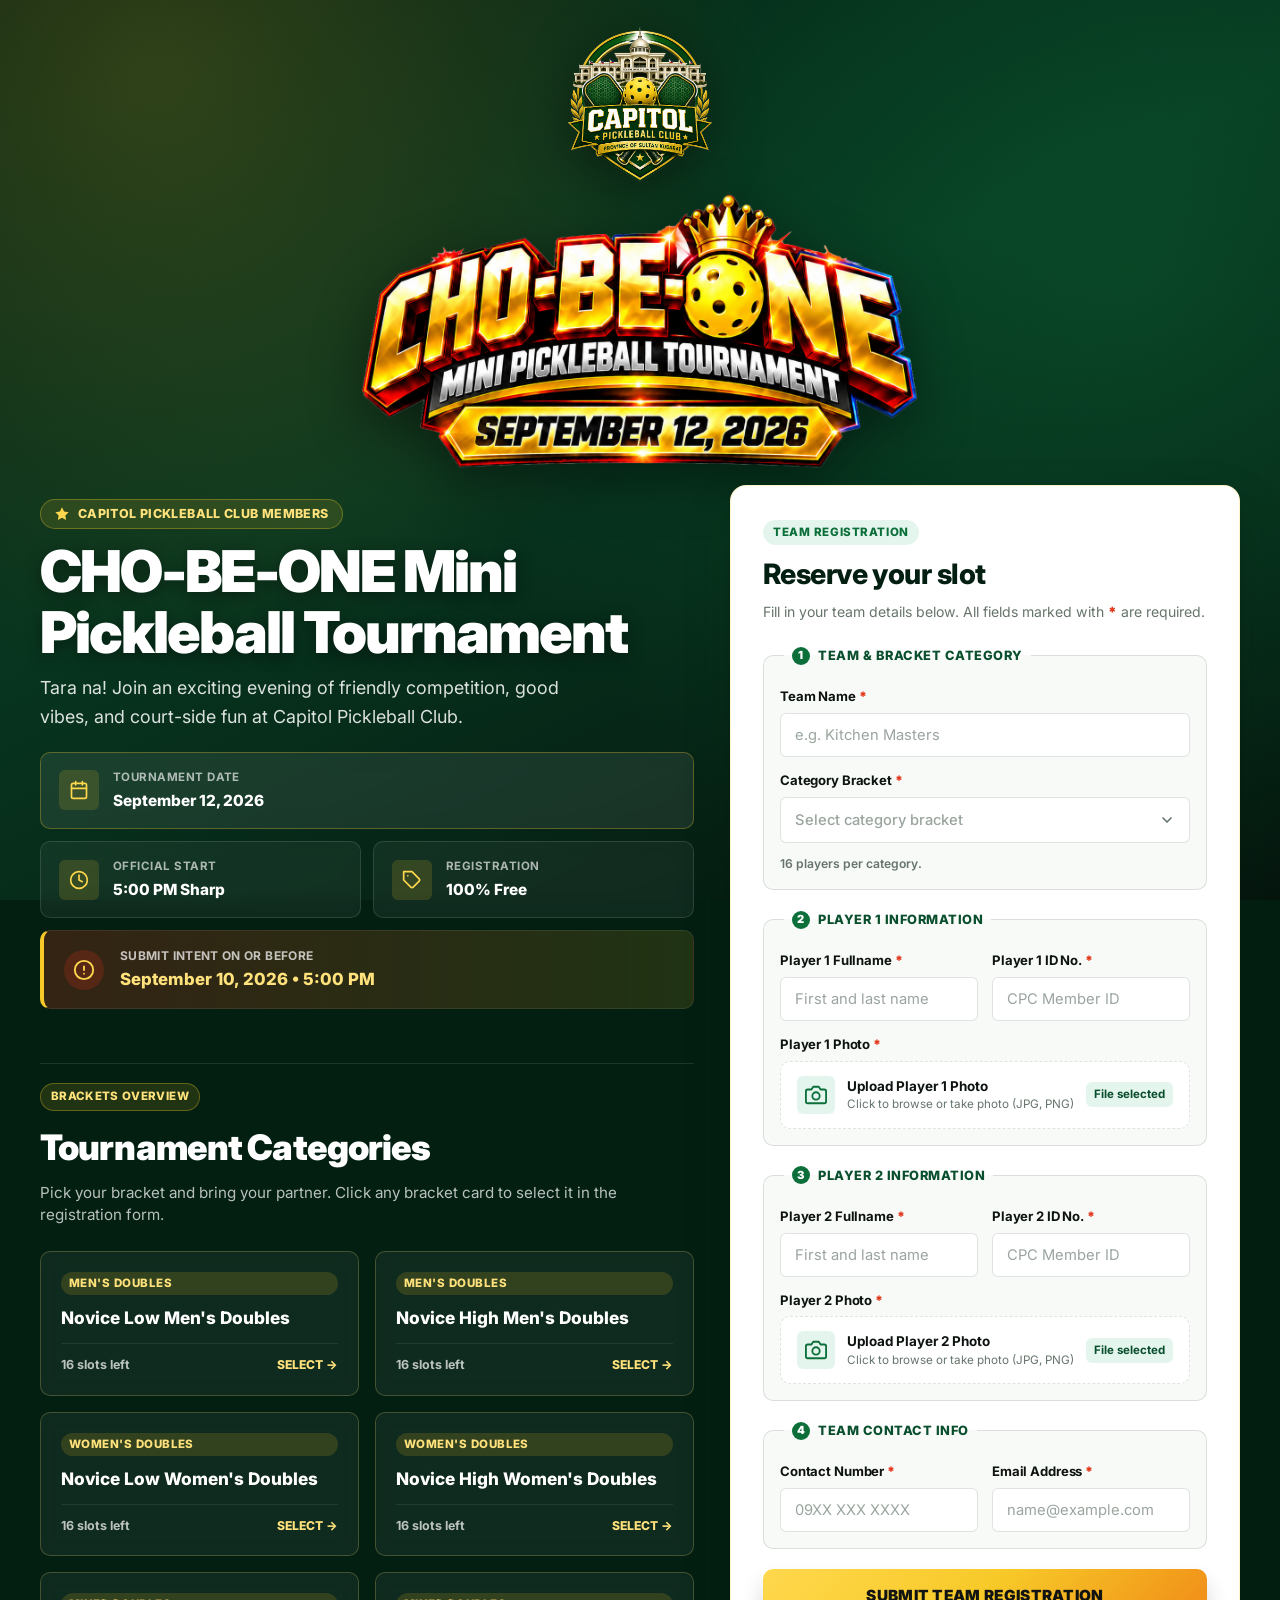
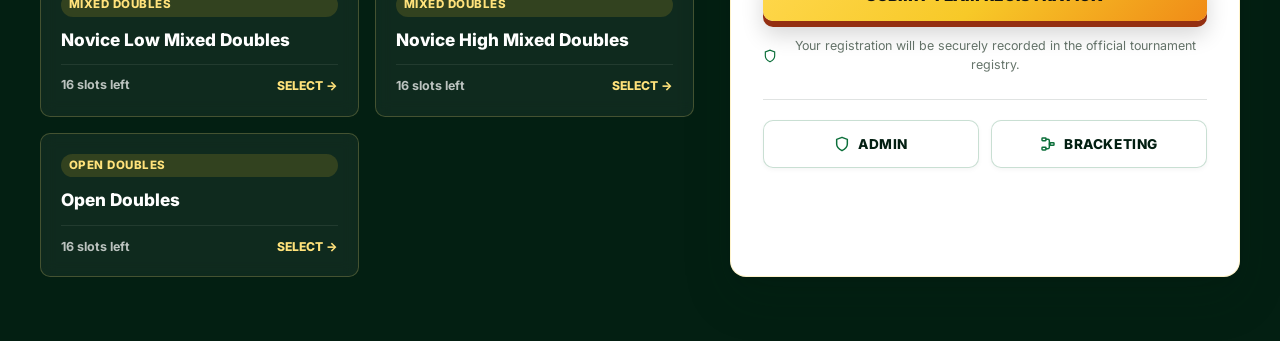
==== index.html @ 6adcd9c5 "Initial Upload" ====
<!DOCTYPE html>
<html lang="en">
<head>
  <meta charset="UTF-8">
  <meta name="viewport" content="width=device-width, initial-scale=1.0">
  <title>Cho-Be-One Mini Pickleball Tournament Registration</title>
  <meta name="description" content="Free registration for Capitol Pickleball Club members joining the Cho-Be-One Mini Pickleball Tournament on September 12, 2026.">
  <link rel="preconnect" href="https://fonts.googleapis.com">
  <link rel="preconnect" href="https://fonts.gstatic.com" crossorigin>
  <link href="https://fonts.googleapis.com/css2?family=Inter:wght@400;500;600;700;800;900&display=swap" rel="stylesheet">
  <link rel="stylesheet" href="styles.css">
</head>
<body>
  <!-- Global Centralized Floating Toast Notification Container -->
  <div id="toastContainer" class="toast-container" aria-live="polite" aria-atomic="true"></div>

  <main class="page-shell">
    <!-- Header / Brand Section -->
    <header class="site-header">
      <div class="brand-lockup">
        <img src="assets/cpc-logo.png" alt="Capitol Pickleball Club logo" class="club-logo">
        <img src="assets/chobeone-logo.png" alt="Cho-Be-One Mini Pickleball Tournament logo" class="event-logo">
      </div>
    </header>

    <!-- Main Hero & Registration Section -->
    <section class="hero-section" aria-label="Tournament registration">
      <div class="hero-grid">
        <!-- Left Column: Tournament Overview -->
        <div class="hero-copy">
          <div class="badge-pill">
            <svg class="badge-icon" viewBox="0 0 24 24" fill="currentColor" width="16" height="16" aria-hidden="true">
              <path d="M12 2l3.09 6.26L22 9.27l-5 4.87 1.18 6.88L12 17.77l-6.18 3.25L7 14.14 2 9.27l6.91-1.01L12 2z"/>
            </svg>
            <span>Capitol Pickleball Club Members</span>
          </div>

          <h1 class="hero-title">CHO-BE-ONE Mini Pickleball Tournament</h1>
          
          <p class="lead">Tara na! Join an exciting evening of friendly competition, good vibes, and court-side fun at Capitol Pickleball Club.</p>

          <div class="event-strip" aria-label="Event details">
            <div class="event-strip-item featured">
              <div class="strip-icon-box">
                <svg viewBox="0 0 24 24" fill="none" stroke="currentColor" stroke-width="2" stroke-linecap="round" stroke-linejoin="round" width="20" height="20" aria-hidden="true">
                  <rect x="3" y="4" width="18" height="18" rx="2" ry="2"></rect>
                  <line x1="16" y1="2" x2="16" y2="6"></line>
                  <line x1="8" y1="2" x2="8" y2="6"></line>
                  <line x1="3" y1="10" x2="21" y2="10"></line>
                </svg>
              </div>
              <div>
                <span class="strip-label">Tournament Date</span>
                <strong class="strip-value">September 12, 2026</strong>
              </div>
            </div>

            <div class="event-strip-item">
              <div class="strip-icon-box">
                <svg viewBox="0 0 24 24" fill="none" stroke="currentColor" stroke-width="2" stroke-linecap="round" stroke-linejoin="round" width="20" height="20" aria-hidden="true">
                  <circle cx="12" cy="12" r="10"></circle>
                  <polyline points="12 6 12 12 16 14"></polyline>
                </svg>
              </div>
              <div>
                <span class="strip-label">Official Start</span>
                <strong class="strip-value">5:00 PM Sharp</strong>
              </div>
            </div>

            <div class="event-strip-item">
              <div class="strip-icon-box">
                <svg viewBox="0 0 24 24" fill="none" stroke="currentColor" stroke-width="2" stroke-linecap="round" stroke-linejoin="round" width="20" height="20" aria-hidden="true">
                  <path d="M20.59 13.41l-7.17 7.17a2 2 0 0 1-2.83 0L2 12V2h10l8.59 8.59a2 2 0 0 1 0 2.82z"></path>
                  <line x1="7" y1="7" x2="7.01" y2="7"></line>
                </svg>
              </div>
              <div>
                <span class="strip-label">Registration</span>
                <strong class="strip-value">100% Free</strong>
              </div>
            </div>
          </div>

          <div class="deadline-box">
            <div class="deadline-icon-wrap">
              <svg viewBox="0 0 24 24" fill="none" stroke="currentColor" stroke-width="2" stroke-linecap="round" stroke-linejoin="round" width="22" height="22" aria-hidden="true">
                <circle cx="12" cy="12" r="10"></circle>
                <line x1="12" y1="8" x2="12" y2="12"></line>
                <line x1="12" y1="16" x2="12.01" y2="16"></line>
              </svg>
            </div>
            <div>
              <span class="deadline-label">Submit intent on or before</span>
              <strong class="deadline-value">September 10, 2026 &bull; 5:00 PM</strong>
            </div>
          </div>

        </div>

        <!-- Right Column: Registration Form Panel -->
        <form id="registrationForm" class="registration-panel" novalidate>
          <div class="form-header">
            <div class="form-header-badge">Team Registration</div>
            <h2>Reserve your slot</h2>
            <p>Fill in your team details below. All fields marked with <b class="required-star">*</b> are required.</p>
          </div>

          <div id="statusMessage" class="status-message" role="status" aria-live="polite" hidden></div>

          <div class="form-sections-wrapper">
            <!-- Form Section 1: Team & Bracket -->
            <fieldset class="form-section">
              <legend class="section-legend">
                <span class="legend-num">1</span> Team &amp; Bracket Category
              </legend>

              <div class="form-grid">
                <label class="field full">
                  <span class="field-label">Team Name <b class="required-star">*</b></span>
                  <div class="input-wrapper">
                    <input type="text" name="teamName" autocomplete="organization" placeholder="e.g. Kitchen Masters" required>
                  </div>
                </label>

                <div class="field full">
                  <label for="categorySelect" class="field-label">Category Bracket <b class="required-star">*</b></label>
                  
                  <!-- Native Select (Accessible & Form-Connected) -->
                  <select name="category" id="categorySelect" class="native-select visually-hidden" required tabindex="-1" aria-hidden="true">
                    <option value="">Select category</option>
                    <option>Novice Low Men's Doubles</option>
                    <option>Novice High Men's Doubles</option>
                    <option>Novice Low Women's Doubles</option>
                    <option>Novice High Women's Doubles</option>
                    <option>Novice Low Mixed Doubles</option>
                    <option>Novice High Mixed Doubles</option>
                    <option>Open Doubles</option>
                  </select>

                  <!-- Custom Smooth Dropdown UI -->
                  <div class="custom-dropdown" id="customDropdown" role="combobox" aria-expanded="false" aria-haspopup="listbox" aria-label="Select tournament category" tabindex="0">
                    <div class="dropdown-trigger" id="dropdownTrigger">
                      <span class="dropdown-selected-text" id="dropdownSelectedText">Select category bracket</span>
                      <span class="dropdown-arrow" aria-hidden="true">
                        <svg viewBox="0 0 24 24" fill="none" stroke="currentColor" stroke-width="2.5" stroke-linecap="round" stroke-linejoin="round" width="16" height="16">
                          <polyline points="6 9 12 15 18 9"></polyline>
                        </svg>
                      </span>
                    </div>

                    <ul class="dropdown-menu" id="dropdownMenu" role="listbox">
                      <!-- Dropdown options populated dynamically via JavaScript for smooth animation & live slots -->
                    </ul>
                  </div>

                  <div class="category-meta-row">
                    <small id="categoryAvailability" class="field-hint">
                      <span class="skeleton skeleton-text" style="width: 140px;"></span>
                    </small>
                  </div>
                </div>
              </div>
            </fieldset>

            <!-- Form Section 2: Player 1 (Partner A) -->
            <fieldset class="form-section">
              <legend class="section-legend">
                <span class="legend-num">2</span> Player 1 Information
              </legend>

              <div class="form-grid">
                <label class="field">
                  <span class="field-label">Player 1 Fullname <b class="required-star">*</b></span>
                  <div class="input-wrapper">
                    <input type="text" name="playerOne" autocomplete="name" placeholder="First and last name" required>
                  </div>
                </label>

                <label class="field">
                  <span class="field-label">Player 1 ID No. <b class="required-star">*</b></span>
                  <div class="input-wrapper">
                    <input type="text" name="playerOneId" autocomplete="off" placeholder="CPC Member ID" required>
                  </div>
                </label>

                <div class="field full">
                  <span class="field-label">Player 1 Photo <b class="required-star">*</b></span>
                  <label class="custom-file-dropzone" for="playerOnePhotoInput" id="dropzonePlayerOne">
                    <input type="file" name="playerOnePhoto" id="playerOnePhotoInput" accept="image/*" class="visually-hidden-file" required>
                    <div class="dropzone-content">
                      <div class="dropzone-icon">
                        <svg viewBox="0 0 24 24" fill="none" stroke="currentColor" stroke-width="2" stroke-linecap="round" stroke-linejoin="round" width="22" height="22" aria-hidden="true">
                          <path d="M23 19a2 2 0 0 1-2 2H3a2 2 0 0 1-2-2V8a2 2 0 0 1 2-2h4l2-3h6l2 3h4a2 2 0 0 1 2 2z"></path>
                          <circle cx="12" cy="13" r="4"></circle>
                        </svg>
                      </div>
                      <div class="dropzone-text">
                        <span class="dropzone-prompt">Upload Player 1 Photo</span>
                        <span class="dropzone-sub">Click to browse or take photo (JPG, PNG)</span>
                      </div>
                      <span class="file-chosen-tag" id="tagPlayerOne" hidden>File selected</span>
                    </div>
                  </label>
                </div>
              </div>
            </fieldset>

            <!-- Form Section 3: Player 2 (Partner B) -->
            <fieldset class="form-section">
              <legend class="section-legend">
                <span class="legend-num">3</span> Player 2 Information
              </legend>

              <div class="form-grid">
                <label class="field">
                  <span class="field-label">Player 2 Fullname <b class="required-star">*</b></span>
                  <div class="input-wrapper">
                    <input type="text" name="playerTwo" autocomplete="name" placeholder="First and last name" required>
                  </div>
                </label>

                <label class="field">
                  <span class="field-label">Player 2 ID No. <b class="required-star">*</b></span>
                  <div class="input-wrapper">
                    <input type="text" name="playerTwoId" autocomplete="off" placeholder="CPC Member ID" required>
                  </div>
                </label>

                <div class="field full">
                  <span class="field-label">Player 2 Photo <b class="required-star">*</b></span>
                  <label class="custom-file-dropzone" for="playerTwoPhotoInput" id="dropzonePlayerTwo">
                    <input type="file" name="playerTwoPhoto" id="playerTwoPhotoInput" accept="image/*" class="visually-hidden-file" required>
                    <div class="dropzone-content">
                      <div class="dropzone-icon">
                        <svg viewBox="0 0 24 24" fill="none" stroke="currentColor" stroke-width="2" stroke-linecap="round" stroke-linejoin="round" width="22" height="22" aria-hidden="true">
                          <path d="M23 19a2 2 0 0 1-2 2H3a2 2 0 0 1-2-2V8a2 2 0 0 1 2-2h4l2-3h6l2 3h4a2 2 0 0 1 2 2z"></path>
                          <circle cx="12" cy="13" r="4"></circle>
                        </svg>
                      </div>
                      <div class="dropzone-text">
                        <span class="dropzone-prompt">Upload Player 2 Photo</span>
                        <span class="dropzone-sub">Click to browse or take photo (JPG, PNG)</span>
                      </div>
                      <span class="file-chosen-tag" id="tagPlayerTwo" hidden>File selected</span>
                    </div>
                  </label>
                </div>
              </div>
            </fieldset>

            <!-- Form Section 4: Contact & Verification -->
            <fieldset class="form-section">
              <legend class="section-legend">
                <span class="legend-num">4</span> Team Contact Info
              </legend>

              <div class="form-grid">
                <label class="field">
                  <span class="field-label">Contact Number <b class="required-star">*</b></span>
                  <div class="input-wrapper">
                    <input type="tel" name="contactNumber" inputmode="tel" placeholder="09XX XXX XXXX" required>
                  </div>
                </label>

                <label class="field">
                  <span class="field-label">Email Address <b class="required-star">*</b></span>
                  <div class="input-wrapper">
                    <input type="email" name="email" autocomplete="email" placeholder="name@example.com" required>
                  </div>
                </label>
              </div>
            </fieldset>
          </div>

          <!-- Submit Button -->
          <button type="submit" class="primary-button" id="submitBtn">
            <span class="button-text">Submit Team Registration</span>
            <span class="button-loader" aria-hidden="true"></span>
          </button>

          <p class="privacy-note">
            <svg viewBox="0 0 24 24" fill="none" stroke="currentColor" stroke-width="2" width="14" height="14" aria-hidden="true">
              <path d="M12 22s8-4 8-10V5l-8-3-8 3v7c0 6 8 10 8 10z"></path>
            </svg>
            Your registration will be securely recorded in the official tournament registry.
          </p>

          <div class="placeholder-actions" aria-label="Tournament management actions">
            <button type="button" class="secondary-action-button" id="adminPortalBtn">
              <svg class="action-btn-icon" viewBox="0 0 24 24" fill="none" stroke="currentColor" stroke-width="2.2" stroke-linecap="round" stroke-linejoin="round" width="16" height="16" aria-hidden="true">
                <path d="M12 22s8-4 8-10V5l-8-3-8 3v7c0 6 8 10 8 10z"></path>
              </svg>
              <span>Admin</span>
            </button>
            <button type="button" class="secondary-action-button" id="bracketingPortalBtn">
              <svg class="action-btn-icon" viewBox="0 0 24 24" fill="none" stroke="currentColor" stroke-width="2.2" stroke-linecap="round" stroke-linejoin="round" width="16" height="16" aria-hidden="true">
                <rect x="3" y="3" width="6" height="4" rx="1"></rect>
                <rect x="3" y="17" width="6" height="4" rx="1"></rect>
                <rect x="15" y="10" width="6" height="4" rx="1"></rect>
                <path d="M9 5h3a2 2 0 0 1 2 2v10a2 2 0 0 1-2 2H9"></path>
                <line x1="14" y1="12" x2="15" y2="12"></line>
              </svg>
              <span>Bracketing</span>
            </button>
          </div>
        </form>

        <!-- Categories / Brackets Section -->
        <section class="categories-section" aria-label="Tournament categories">
          <div class="section-header-row">
            <div class="section-heading">
              <div class="badge-pill sm">Brackets Overview</div>
              <h2>Tournament Categories</h2>
              <p class="section-sub">Pick your bracket and bring your partner. Click any bracket card to select it in the registration form.</p>
            </div>
          </div>

          <div class="category-grid" id="categoryGrid">
            <!-- Skeleton loading placeholder cards initially displayed until API responds -->
            <div class="bracket-card skeleton-card">
              <div class="skeleton skeleton-badge"></div>
              <div class="skeleton skeleton-title"></div>
              <div class="skeleton skeleton-subtitle"></div>
            </div>
            <div class="bracket-card skeleton-card">
              <div class="skeleton skeleton-badge"></div>
              <div class="skeleton skeleton-title"></div>
              <div class="skeleton skeleton-subtitle"></div>
            </div>
            <div class="bracket-card skeleton-card">
              <div class="skeleton skeleton-badge"></div>
              <div class="skeleton skeleton-title"></div>
              <div class="skeleton skeleton-subtitle"></div>
            </div>
            <div class="bracket-card skeleton-card">
              <div class="skeleton skeleton-badge"></div>
              <div class="skeleton skeleton-title"></div>
              <div class="skeleton skeleton-subtitle"></div>
            </div>
            <div class="bracket-card skeleton-card">
              <div class="skeleton skeleton-badge"></div>
              <div class="skeleton skeleton-title"></div>
              <div class="skeleton skeleton-subtitle"></div>
            </div>
            <div class="bracket-card skeleton-card">
              <div class="skeleton skeleton-badge"></div>
              <div class="skeleton skeleton-title"></div>
              <div class="skeleton skeleton-subtitle"></div>
            </div>
            <div class="bracket-card skeleton-card">
              <div class="skeleton skeleton-badge"></div>
              <div class="skeleton skeleton-title"></div>
              <div class="skeleton skeleton-subtitle"></div>
            </div>
          </div>
        </section>
      </div>
    </section>

  </main>

  <!-- Success Confirmation Modal -->
  <div id="successModal" class="modal-backdrop" aria-hidden="true">
    <div class="success-modal" role="dialog" aria-modal="true" aria-labelledby="successModalTitle">
      <button type="button" class="modal-close" id="closeSuccessModal" aria-label="Close modal">
        <svg viewBox="0 0 24 24" fill="none" stroke="currentColor" stroke-width="2.5" stroke-linecap="round" stroke-linejoin="round" width="18" height="18">
          <line x1="18" y1="6" x2="6" y2="18"></line>
          <line x1="6" y1="6" x2="18" y2="18"></line>
        </svg>
      </button>

      <div class="modal-badge-wrapper">
        <div class="modal-badge">
          <svg viewBox="0 0 24 24" fill="none" stroke="currentColor" stroke-width="3" stroke-linecap="round" stroke-linejoin="round" width="36" height="36" aria-hidden="true">
            <polyline points="20 6 9 17 4 12"></polyline>
          </svg>
        </div>
      </div>

      <p class="modal-eyebrow">Registration Confirmed</p>
      <h2 id="successModalTitle">You're on the Roster!</h2>
      <p class="modal-desc">Your team registration has been recorded successfully. Check your email for tournament updates and bracket schedule. See you on the court!</p>

      <div class="modal-button-group">
        <button type="button" class="primary-button modal-action" id="confirmSuccessModal">
          <span class="button-text">Done</span>
          <span class="button-loader" aria-hidden="true"></span>
        </button>
      </div>
    </div>
  </div>

  <script src="script.js"></script>
</body>
</html>
---- styles.css ----
/* ==========================================================================
   Cho-Be-One Mini Pickleball Tournament - Design System & Stylesheet
   Typography: Inter (Clean, Modern, Athletic)
   Theme: Forest Emerald & Championship Gold with High Contrast Accents
   ========================================================================== */

:root {
  /* Brand Palette */
  --green-950: #031f12;
  --green-900: #07351f;
  --green-800: #0a4f2d;
  --green-700: #0c6f3a;
  --green-600: #108e4c;
  --green-100: #e3f5ec;
  --green-50:  #f0faf4;

  --gold-500: #f7c928;
  --gold-400: #ffd84d;
  --gold-300: #ffe27b;
  --gold-100: #fff9e6;

  --red-600: #c92a10;
  --red-500: #e23519;
  --red-100: #ffe8e4;

  --ink: #0d130f;
  --ink-secondary: #3d4a41;
  --muted: #66756b;
  --surface: #ffffff;
  --surface-subtle: #f8faf8;
  --line: rgba(3, 31, 18, 0.12);
  --line-focus: #0c6f3a;

  /* Shadows & Elevation */
  --shadow-sm: 0 2px 6px rgba(0, 0, 0, 0.05);
  --shadow-md: 0 8px 24px rgba(3, 31, 18, 0.08);
  --shadow-lg: 0 20px 48px rgba(3, 31, 18, 0.18), 0 6px 14px rgba(0, 0, 0, 0.08);
  --shadow-dropdown: 0 16px 40px rgba(3, 31, 18, 0.18), 0 4px 12px rgba(0, 0, 0, 0.06);

  /* Radii */
  --radius-sm: 6px;
  --radius-md: 10px;
  --radius-lg: 16px;
  --radius-full: 9999px;

  /* Physics / Inertial Transitions */
  --ease-spring: cubic-bezier(0.16, 1, 0.3, 1);
  --ease-smooth: cubic-bezier(0.2, 0.8, 0.2, 1);
  --duration-fast: 160ms;
  --duration-normal: 260ms;
  --duration-slow: 380ms;
}

/* Base Reset & Box Sizing */
*, *::before, *::after {
  box-sizing: border-box;
}

html {
  font-family: "Inter", -apple-system, BlinkMacSystemFont, "Segoe UI", Roboto, sans-serif;
  -webkit-font-smoothing: antialiased;
  -moz-osx-font-smoothing: grayscale;
  scroll-behavior: smooth;
  color: var(--ink);
  background: var(--green-950);
}

body {
  margin: 0;
  min-height: 100vh;
  color: var(--ink);
  font-family: "Inter", sans-serif;
  line-height: 1.5;
  background:
    radial-gradient(circle at 12% 8%, rgba(247, 201, 40, 0.18), transparent 38rem),
    radial-gradient(circle at 88% 30%, rgba(12, 111, 58, 0.35), transparent 42rem),
    linear-gradient(155deg, var(--green-950) 0%, var(--green-900) 45%, #05140d 100%);
  background-attachment: fixed;
  overflow-x: hidden;
}

img {
  max-width: 100%;
  height: auto;
  display: block;
}

button, input, select, textarea {
  font-family: inherit;
  font-size: 1rem;
}

/* Visually Hidden Utility for Accessible Native Controls */
.visually-hidden,
.visually-hidden-file {
  position: absolute !important;
  width: 1px !important;
  height: 1px !important;
  padding: 0 !important;
  margin: -1px !important;
  overflow: hidden !important;
  clip: rect(0, 0, 0, 0) !important;
  white-space: nowrap !important;
  border: 0 !important;
}

/* ==========================================================================
   Global Centralized Floating Toast Notifications
   ========================================================================== */
.toast-container {
  position: fixed;
  top: 24px;
  left: 50%;
  transform: translateX(-50%);
  z-index: 9999;
  width: min(92vw, 440px);
  pointer-events: none;
  display: flex;
  flex-direction: column;
  gap: 10px;
}

.toast {
  pointer-events: auto;
  display: flex;
  align-items: center;
  justify-content: space-between;
  gap: 12px;
  padding: 14px 18px;
  border-radius: var(--radius-md);
  background: rgba(13, 19, 15, 0.94);
  backdrop-filter: blur(14px);
  -webkit-backdrop-filter: blur(14px);
  color: #ffffff;
  box-shadow: 0 14px 36px rgba(0, 0, 0, 0.4), 0 0 0 1px rgba(255, 255, 255, 0.1);
  opacity: 0;
  transform: translateY(-24px) scale(0.94);
  transition: transform var(--duration-slow) var(--ease-spring), opacity var(--duration-normal) ease;
}

.toast.show {
  opacity: 1;
  transform: translateY(0) scale(1);
}

.toast.hide {
  opacity: 0;
  transform: translateY(-16px) scale(0.96);
  transition: transform 200ms ease, opacity 200ms ease;
}

.toast-body {
  display: flex;
  align-items: center;
  gap: 12px;
  min-width: 0;
  flex: 1;
}

.toast-icon {
  display: inline-flex;
  align-items: center;
  justify-content: center;
  flex-shrink: 0;
  width: 28px;
  height: 28px;
  border-radius: var(--radius-full);
}

.toast-message {
  font-size: 0.88rem;
  font-weight: 600;
  line-height: 1.4;
  word-break: break-word;
}

.toast-close {
  background: transparent;
  border: none;
  color: rgba(255, 255, 255, 0.6);
  cursor: pointer;
  padding: 4px;
  display: flex;
  align-items: center;
  justify-content: center;
  border-radius: var(--radius-sm);
  transition: color var(--duration-fast), background var(--duration-fast);
}

.toast-close:hover {
  color: #fff;
  background: rgba(255, 255, 255, 0.1);
}

/* Toast Variants */
.toast.toast-success {
  border-left: 4px solid var(--gold-500);
}
.toast.toast-success .toast-icon {
  background: rgba(12, 111, 58, 0.35);
  color: var(--gold-400);
}

.toast.toast-error {
  border-left: 4px solid var(--red-500);
}
.toast.toast-error .toast-icon {
  background: rgba(226, 53, 25, 0.25);
  color: #ff7563;
}

.toast.toast-info {
  border-left: 4px solid var(--gold-400);
}
.toast.toast-info .toast-icon {
  background: rgba(247, 201, 40, 0.2);
  color: var(--gold-300);
}

/* ==========================================================================
   Layout Shell & Header
   ========================================================================== */
.page-shell {
  width: min(1200px, calc(100% - clamp(24px, 5vw, 64px)));
  margin: 0 auto;
  padding: 24px 0 64px;
}

.site-header {
  margin-bottom: 14px;
}

.brand-lockup {
  display: flex;
  flex-direction: column;
  align-items: center;
  justify-content: center;
  gap: 8px;
  text-align: center;
}

.club-logo {
  width: clamp(115px, 14vw, 160px);
  height: auto;
  filter: drop-shadow(0 12px 28px rgba(0, 0, 0, 0.48));
  transition: transform var(--duration-normal) var(--ease-spring);
}

.club-logo:hover {
  transform: scale(1.04);
}

.event-logo {
  width: min(560px, 88vw);
  height: auto;
  filter: drop-shadow(0 14px 28px rgba(0, 0, 0, 0.45));
}

/* ==========================================================================
   Hero Section Grid
   ========================================================================== */
.hero-section {
  display: flex;
  flex-direction: column;
  gap: 24px;
}

.hero-grid {
  display: grid;
  grid-template-columns: minmax(0, 1.05fr) minmax(440px, 510px);
  gap: clamp(20px, 3.5vw, 36px);
  align-items: start;
}

.registration-panel {
  grid-column: 2;
  grid-row: 1 / span 2;
  align-self: stretch;
}

.categories-section {
  grid-column: 1;
  grid-row: 2;
  align-self: stretch;
}

/* Left Hero Copy */
.hero-copy {
  color: #ffffff;
  padding-top: 0;
}

.badge-pill {
  display: inline-flex;
  align-items: center;
  gap: 8px;
  padding: 5px 13px;
  border-radius: var(--radius-full);
  background: rgba(247, 201, 40, 0.12);
  border: 1px solid rgba(247, 201, 40, 0.32);
  color: var(--gold-300);
  font-size: 0.78rem;
  font-weight: 800;
  letter-spacing: 0.03em;
  text-transform: uppercase;
  margin-top: 14px;
  margin-bottom: 12px;
}

.badge-pill.sm {
  margin-top: 0;
  font-size: 0.72rem;
  padding: 4px 10px;
  margin-bottom: 10px;
}

.badge-icon {
  color: var(--gold-400);
}

.hero-title {
  margin: 0 0 12px;
  font-family: "Inter", sans-serif;
  font-size: clamp(2.3rem, 4.5vw, 3.8rem);
  font-weight: 900;
  line-height: 1.05;
  letter-spacing: -0.035em;
  color: #ffffff;
  text-transform: capitalize;
  text-shadow: 0 4px 16px rgba(0, 0, 0, 0.4);
}

.lead {
  margin: 0 0 20px;
  font-size: clamp(1rem, 1.4vw, 1.15rem);
  line-height: 1.6;
  color: rgba(255, 255, 255, 0.86);
  max-width: 540px;
}

/* Event Strip Cards: Row 1 is Tournament Date (full width), Row 2 is Start & Registration (2 cols) */
.event-strip {
  display: grid;
  grid-template-columns: repeat(2, minmax(0, 1fr));
  gap: 12px;
  margin-bottom: 12px;
}

.event-strip-item {
  display: flex;
  align-items: center;
  text-align: left;
  gap: 14px;
  padding: 16px 18px;
  border-radius: var(--radius-md);
  background: rgba(255, 255, 255, 0.05);
  border: 1px solid rgba(255, 255, 255, 0.12);
  backdrop-filter: blur(8px);
  transition: transform var(--duration-normal) var(--ease-spring), border-color var(--duration-normal);
}

.event-strip-item.featured,
.event-strip-item:first-child {
  grid-column: 1 / -1;
  background: rgba(255, 255, 255, 0.08);
  border-color: rgba(247, 201, 40, 0.3);
}

.event-strip-item:hover {
  transform: translateY(-2px);
  border-color: rgba(247, 201, 40, 0.4);
  background: rgba(255, 255, 255, 0.09);
}

.strip-icon-box {
  display: inline-flex;
  align-items: center;
  justify-content: center;
  width: 40px;
  height: 40px;
  border-radius: var(--radius-sm);
  background: rgba(247, 201, 40, 0.15);
  color: var(--gold-400);
  flex-shrink: 0;
}

.strip-label {
  display: block;
  font-size: 0.72rem;
  font-weight: 700;
  text-transform: uppercase;
  letter-spacing: 0.04em;
  color: rgba(255, 255, 255, 0.65);
  margin-bottom: 3px;
  text-align: left;
}

.strip-value {
  display: block;
  font-size: 0.96rem;
  font-weight: 800;
  color: #ffffff;
  text-align: left;
}

/* Deadline Box */
.deadline-box {
  display: flex;
  align-items: center;
  gap: 16px;
  padding: 16px 20px;
  border-radius: var(--radius-md);
  border-left: 4px solid var(--gold-500);
  background: linear-gradient(90deg, rgba(226, 53, 25, 0.22), rgba(247, 201, 40, 0.12));
  border-top: 1px solid rgba(255, 255, 255, 0.08);
  border-right: 1px solid rgba(255, 255, 255, 0.08);
  border-bottom: 1px solid rgba(255, 255, 255, 0.08);
  margin-bottom: 0;
}

.deadline-icon-wrap {
  display: inline-flex;
  align-items: center;
  justify-content: center;
  width: 40px;
  height: 40px;
  border-radius: var(--radius-full);
  background: rgba(226, 53, 25, 0.2);
  color: var(--gold-400);
  flex-shrink: 0;
}

.deadline-label {
  display: block;
  font-size: 0.75rem;
  font-weight: 700;
  text-transform: uppercase;
  letter-spacing: 0.03em;
  color: rgba(255, 255, 255, 0.72);
}

.deadline-value {
  display: block;
  font-size: 1.05rem;
  font-weight: 800;
  color: var(--gold-300);
  margin-top: 2px;
}


/* ==========================================================================
   Registration Form Panel (Clean Cards, 8px Spacing, Modern UX)
   ========================================================================== */
.registration-panel {
  background: var(--surface);
  border-radius: var(--radius-lg);
  border: 1px solid rgba(255, 226, 123, 0.4);
  box-shadow: var(--shadow-lg);
  padding: clamp(20px, 3.5vw, 32px);
  position: relative;
}

.form-header {
  margin-bottom: 24px;
}

.form-header-badge {
  display: inline-block;
  font-size: 0.72rem;
  font-weight: 800;
  text-transform: uppercase;
  letter-spacing: 0.05em;
  color: var(--green-700);
  background: var(--green-100);
  padding: 4px 10px;
  border-radius: var(--radius-full);
  margin-bottom: 8px;
}

.form-header h2 {
  margin: 0 0 6px;
  font-size: clamp(1.4rem, 2.2vw, 1.85rem);
  font-weight: 800;
  letter-spacing: -0.02em;
  color: var(--green-950);
}

.form-header p {
  margin: 0;
  font-size: 0.88rem;
  color: var(--muted);
}

/* Form Sections */
.form-sections-wrapper {
  display: flex;
  flex-direction: column;
  gap: 20px;
}

.form-section {
  border: 1px solid var(--line);
  border-radius: var(--radius-md);
  padding: 18px 16px 16px;
  margin: 0;
  background: var(--surface-subtle);
  transition: border-color var(--duration-normal);
}

.form-section:focus-within {
  border-color: rgba(12, 111, 58, 0.4);
}

.section-legend {
  font-size: 0.8rem;
  font-weight: 800;
  text-transform: uppercase;
  letter-spacing: 0.04em;
  color: var(--green-800);
  padding: 0 8px;
  margin-left: 4px;
  display: inline-flex;
  align-items: center;
  gap: 8px;
}

.legend-num {
  display: inline-flex;
  align-items: center;
  justify-content: center;
  width: 18px;
  height: 18px;
  border-radius: var(--radius-full);
  background: var(--green-700);
  color: #fff;
  font-size: 0.7rem;
  font-weight: 900;
}

.form-grid {
  display: grid;
  grid-template-columns: repeat(2, minmax(0, 1fr));
  gap: 14px;
  margin-top: 4px;
}

.field {
  display: flex;
  flex-direction: column;
  gap: 6px;
}

.field.full {
  grid-column: 1 / -1;
}

.field-label {
  font-size: 0.82rem;
  font-weight: 700;
  color: var(--ink);
  letter-spacing: -0.01em;
}

.required-star {
  color: var(--red-500);
  font-weight: 900;
}

.field-hint {
  display: block;
  font-size: 0.76rem;
  font-weight: 600;
  color: var(--muted);
}

.category-meta-row {
  margin-top: 6px;
  display: flex;
  align-items: center;
  justify-content: space-between;
}

/* Input Styles */
.input-wrapper input {
  width: 100%;
  min-height: 44px;
  padding: 10px 14px;
  border: 1px solid var(--line);
  border-radius: var(--radius-sm);
  background: #ffffff;
  color: var(--ink);
  font-size: 0.92rem;
  font-weight: 500;
  outline: none;
  transition: border-color var(--duration-fast), box-shadow var(--duration-fast), background var(--duration-fast);
}

.input-wrapper input::placeholder {
  color: #9aa59e;
  font-weight: 400;
}

.input-wrapper input:hover {
  border-color: rgba(3, 31, 18, 0.28);
}

.input-wrapper input:focus {
  border-color: var(--line-focus);
  box-shadow: 0 0 0 3px rgba(12, 111, 58, 0.18);
  background: #ffffff;
}

/* ==========================================================================
   Smooth Custom Dropdown Component
   ========================================================================== */
.custom-dropdown {
  position: relative;
  width: 100%;
  outline: none;
  user-select: none;
}

.dropdown-trigger {
  display: flex;
  align-items: center;
  justify-content: space-between;
  width: 100%;
  min-height: 46px;
  padding: 10px 14px;
  border: 1px solid var(--line);
  border-radius: var(--radius-sm);
  background: #ffffff;
  color: var(--ink);
  font-size: 0.92rem;
  font-weight: 500;
  cursor: pointer;
  outline: none;
  transition: border-color var(--duration-fast), box-shadow var(--duration-fast), background var(--duration-fast);
}

.custom-dropdown:focus .dropdown-trigger,
.custom-dropdown.open .dropdown-trigger {
  border-color: var(--line-focus);
  box-shadow: 0 0 0 3px rgba(12, 111, 58, 0.18);
}

.dropdown-trigger:hover {
  border-color: rgba(3, 31, 18, 0.32);
}

.dropdown-selected-text {
  flex: 1;
  white-space: nowrap;
  overflow: hidden;
  text-overflow: ellipsis;
  color: var(--ink);
}

.dropdown-selected-text.is-placeholder {
  color: #9aa59e;
}

.dropdown-arrow {
  display: inline-flex;
  align-items: center;
  justify-content: center;
  color: var(--muted);
  margin-left: 8px;
  transition: transform var(--duration-normal) var(--ease-spring), color var(--duration-fast);
}

.custom-dropdown.open .dropdown-arrow {
  transform: rotate(180deg);
  color: var(--green-700);
}

/* Dropdown Menu Popover with Inertial Spring Animation */
.dropdown-menu {
  position: absolute;
  top: calc(100% + 6px);
  left: 0;
  right: 0;
  z-index: 100;
  margin: 0;
  padding: 6px;
  list-style: none;
  background: #ffffff;
  border: 1px solid rgba(12, 111, 58, 0.2);
  border-radius: var(--radius-md);
  box-shadow: var(--shadow-dropdown);
  max-height: 280px;
  overflow-y: auto;
  overscroll-behavior: contain;

  /* Inertial Entry/Exit State */
  opacity: 0;
  visibility: hidden;
  transform: translateY(-8px) scale(0.98);
  pointer-events: none;
  transition:
    opacity var(--duration-normal) var(--ease-spring),
    transform var(--duration-normal) var(--ease-spring),
    visibility var(--duration-normal);
}

.custom-dropdown.open .dropdown-menu {
  opacity: 1;
  visibility: visible;
  transform: translateY(0) scale(1);
  pointer-events: auto;
}

/* Custom Scrollbar for Dropdown Menu */
.dropdown-menu::-webkit-scrollbar {
  width: 6px;
}
.dropdown-menu::-webkit-scrollbar-thumb {
  background: rgba(3, 31, 18, 0.15);
  border-radius: 999px;
}
.dropdown-menu::-webkit-scrollbar-thumb:hover {
  background: rgba(3, 31, 18, 0.3);
}

/* Dropdown Options */
.dropdown-option {
  display: flex;
  align-items: center;
  justify-content: space-between;
  gap: 10px;
  padding: 10px 12px;
  border-radius: var(--radius-sm);
  font-size: 0.88rem;
  font-weight: 500;
  color: var(--ink);
  cursor: pointer;
  transition: background var(--duration-fast) ease, color var(--duration-fast) ease;
}

.dropdown-option:hover,
.dropdown-option.highlighted {
  background: var(--green-50);
  color: var(--green-950);
}

.dropdown-option.selected {
  background: var(--green-100);
  color: var(--green-900);
  font-weight: 700;
}

.dropdown-option.disabled {
  opacity: 0.55;
  cursor: not-allowed;
  background: #fff8f7;
  color: #8b1c12;
}

.option-badge {
  font-size: 0.72rem;
  font-weight: 700;
  padding: 3px 8px;
  border-radius: var(--radius-full);
  background: rgba(3, 31, 18, 0.06);
  color: var(--muted);
  flex-shrink: 0;
}

.dropdown-option.selected .option-badge {
  background: var(--green-700);
  color: #fff;
}

.dropdown-option.disabled .option-badge {
  background: #ffe8e4;
  color: var(--red-600);
}

/* ==========================================================================
   Custom File Dropzone UX
   ========================================================================== */
.custom-file-dropzone {
  display: block;
  border: 1.5px dashed var(--line);
  border-radius: var(--radius-md);
  background: #ffffff;
  padding: 14px 16px;
  cursor: pointer;
  transition: border-color var(--duration-fast), background var(--duration-fast), transform var(--duration-fast);
}

.custom-file-dropzone:hover {
  border-color: var(--green-700);
  background: var(--green-50);
}

.custom-file-dropzone.has-file {
  border-color: var(--green-600);
  background: var(--green-50);
  border-style: solid;
}

.dropzone-content {
  display: flex;
  align-items: center;
  gap: 12px;
}

.dropzone-icon {
  display: inline-flex;
  align-items: center;
  justify-content: center;
  width: 38px;
  height: 38px;
  border-radius: var(--radius-sm);
  background: var(--green-100);
  color: var(--green-700);
  flex-shrink: 0;
  transition: transform var(--duration-fast) var(--ease-spring);
}

.custom-file-dropzone:hover .dropzone-icon {
  transform: scale(1.08);
}

.custom-file-dropzone.has-file .dropzone-icon {
  background: var(--green-700);
  color: #ffffff;
}

.dropzone-text {
  flex: 1;
  min-width: 0;
}

.dropzone-prompt {
  display: block;
  font-size: 0.84rem;
  font-weight: 700;
  color: var(--ink);
  white-space: nowrap;
  overflow: hidden;
  text-overflow: ellipsis;
}

.dropzone-sub {
  display: block;
  font-size: 0.73rem;
  color: var(--muted);
}

.file-chosen-tag {
  display: inline-block;
  font-size: 0.72rem;
  font-weight: 700;
  color: var(--green-800);
  background: var(--green-100);
  padding: 4px 8px;
  border-radius: var(--radius-sm);
  flex-shrink: 0;
}

/* ==========================================================================
   Buttons & Loaders
   ========================================================================== */
.primary-button {
  position: relative;
  display: inline-flex;
  align-items: center;
  justify-content: center;
  width: 100%;
  min-height: 52px;
  margin-top: 20px;
  padding: 12px 24px;
  border: 0;
  border-radius: var(--radius-md);
  background: linear-gradient(135deg, var(--gold-400) 0%, var(--gold-500) 50%, #f08b17 100%);
  color: #111411;
  cursor: pointer;
  font-size: 0.96rem;
  font-weight: 900;
  letter-spacing: 0.02em;
  text-transform: uppercase;
  box-shadow: 0 6px 0 #942f11, 0 14px 22px rgba(0, 0, 0, 0.16);
  transition: transform var(--duration-fast) var(--ease-spring), box-shadow var(--duration-fast) var(--ease-spring), filter var(--duration-fast);
}

.primary-button:hover {
  transform: translateY(-2px);
  box-shadow: 0 8px 0 #942f11, 0 18px 28px rgba(0, 0, 0, 0.2);
  filter: brightness(1.03);
}

.primary-button:active {
  transform: translateY(3px);
  box-shadow: 0 3px 0 #942f11, 0 6px 12px rgba(0, 0, 0, 0.2);
}

.primary-button:disabled {
  cursor: not-allowed;
  opacity: 0.75;
  transform: none;
  box-shadow: 0 4px 0 #942f11;
}

/* Spinner for Buttons (Form submit & Modal action) */
.button-loader,
.modal-btn-spinner {
  display: none;
  width: 18px;
  height: 18px;
  margin-left: 10px;
  border: 2.5px solid rgba(17, 20, 17, 0.22);
  border-top-color: #111411;
  border-radius: 999px;
  animation: spin 0.7s linear infinite;
}

.primary-button.loading .button-loader,
.modal-action.loading .button-loader {
  display: inline-block;
}

@keyframes spin {
  to { transform: rotate(360deg); }
}

.privacy-note {
  display: flex;
  align-items: center;
  justify-content: center;
  gap: 6px;
  margin: 16px 0 0;
  font-size: 0.78rem;
  color: var(--muted);
  text-align: center;
}

.privacy-note svg {
  color: var(--green-700);
  flex-shrink: 0;
}

.placeholder-actions {
  display: grid;
  grid-template-columns: repeat(2, minmax(0, 1fr));
  gap: 12px;
  margin-top: 24px;
  padding-top: 20px;
  border-top: 1px solid var(--line);
}

.secondary-action-button {
  min-height: 48px;
  padding: 10px 16px;
  display: inline-flex;
  align-items: center;
  justify-content: center;
  gap: 8px;
  border: 1.5px solid rgba(12, 111, 58, 0.22);
  border-radius: var(--radius-md);
  background: #ffffff;
  color: var(--green-950);
  cursor: pointer;
  font-family: "Inter", sans-serif;
  font-size: 0.85rem;
  font-weight: 800;
  letter-spacing: 0.04em;
  text-transform: uppercase;
  box-shadow: 0 2px 5px rgba(3, 31, 18, 0.04);
  transition:
    transform var(--duration-fast) var(--ease-spring),
    border-color var(--duration-fast) ease,
    background-color var(--duration-fast) ease,
    color var(--duration-fast) ease,
    box-shadow var(--duration-fast) var(--ease-spring);
}

.secondary-action-button .action-btn-icon {
  color: var(--green-700);
  transition: transform var(--duration-fast) var(--ease-spring), color var(--duration-fast) ease;
}

.secondary-action-button:hover {
  transform: translateY(-2px);
  border-color: var(--green-700);
  background: var(--green-50);
  color: var(--green-900);
  box-shadow: 0 6px 16px rgba(12, 111, 58, 0.12);
}

.secondary-action-button:hover .action-btn-icon {
  transform: scale(1.1);
  color: var(--green-800);
}

.secondary-action-button:active {
  transform: translateY(1px);
  box-shadow: 0 2px 4px rgba(3, 31, 18, 0.08);
}

.secondary-action-button:focus-visible {
  outline: none;
  border-color: var(--green-700);
  box-shadow: 0 0 0 3px rgba(12, 111, 58, 0.2);
}

/* Status Message (Inline fallback) */
.status-message {
  margin-bottom: 16px;
  padding: 12px 16px;
  border-radius: var(--radius-sm);
  font-size: 0.88rem;
  font-weight: 700;
  line-height: 1.4;
}

.status-message.success {
  background: #dff6e8;
  color: #0c4f2b;
  border-left: 4px solid var(--green-700);
}

.status-message.error {
  background: #ffe2dc;
  color: #8b1c12;
  border-left: 4px solid var(--red-500);
}

/* ==========================================================================
   Categories / Brackets Grid Section
   ========================================================================== */
.categories-section {
  margin-top: 18px;
  padding-top: 18px;
  border-top: 1px solid rgba(255, 255, 255, 0.1);
}

.section-header-row {
  margin-bottom: 24px;
}

.section-heading h2 {
  margin: 0 0 8px;
  font-size: clamp(1.6rem, 3vw, 2.2rem);
  font-weight: 900;
  letter-spacing: -0.025em;
  color: #ffffff;
}

.section-sub {
  margin: 0;
  font-size: 0.95rem;
  color: rgba(255, 255, 255, 0.72);
  max-width: 620px;
}

.category-grid {
  display: grid;
  grid-template-columns: repeat(auto-fill, minmax(260px, 1fr));
  gap: 16px;
}

/* Bracket Card */
.bracket-card {
  display: flex;
  flex-direction: column;
  justify-content: space-between;
  padding: 20px;
  border-radius: var(--radius-md);
  background: rgba(255, 255, 255, 0.05);
  border: 1px solid rgba(255, 226, 123, 0.22);
  backdrop-filter: blur(8px);
  cursor: pointer;
  transition: transform var(--duration-normal) var(--ease-spring), border-color var(--duration-normal), background var(--duration-normal), box-shadow var(--duration-normal);
}

.bracket-card:hover {
  transform: translateY(-4px);
  background: rgba(255, 255, 255, 0.09);
  border-color: var(--gold-400);
  box-shadow: 0 12px 28px rgba(0, 0, 0, 0.3);
}

.bracket-card.is-selected {
  border-color: var(--gold-400);
  background: rgba(247, 201, 40, 0.12);
  box-shadow: 0 0 0 2px var(--gold-400);
}

.bracket-badge {
  align-self: flex-start;
  font-size: 0.72rem;
  font-weight: 800;
  text-transform: uppercase;
  letter-spacing: 0.04em;
  padding: 3px 8px;
  border-radius: var(--radius-full);
  background: rgba(247, 201, 40, 0.15);
  color: var(--gold-300);
  margin-bottom: 12px;
}

.bracket-title {
  font-size: 1.08rem;
  font-weight: 800;
  color: #ffffff;
  margin: 0 0 14px;
  line-height: 1.25;
}

.bracket-footer {
  display: flex;
  align-items: center;
  justify-content: space-between;
  padding-top: 12px;
  border-top: 1px solid rgba(255, 255, 255, 0.08);
}

.bracket-slots {
  font-size: 0.78rem;
  font-weight: 700;
  color: rgba(255, 255, 255, 0.72);
}

.bracket-slots.full {
  color: #ff8c7a;
}

.bracket-select-action {
  font-size: 0.76rem;
  font-weight: 800;
  text-transform: uppercase;
  color: var(--gold-300);
  display: inline-flex;
  align-items: center;
  gap: 4px;
}

/* ==========================================================================
   Skeleton Loading Component
   ========================================================================== */
@keyframes shimmer {
  0% { background-position: -200% 0; }
  100% { background-position: 200% 0; }
}

.skeleton {
  background: linear-gradient(
    90deg,
    rgba(255, 255, 255, 0.08) 25%,
    rgba(255, 255, 255, 0.18) 50%,
    rgba(255, 255, 255, 0.08) 75%
  );
  background-size: 200% 100%;
  animation: shimmer 1.6s infinite ease-in-out;
  border-radius: var(--radius-sm);
  display: block;
}

/* Light background skeleton */
.skeleton-text {
  background: linear-gradient(
    90deg,
    #e8edea 25%,
    #f4f7f5 50%,
    #e8edea 75%
  );
  background-size: 200% 100%;
  animation: shimmer 1.6s infinite ease-in-out;
  height: 14px;
  display: inline-block;
}

.skeleton-card {
  min-height: 140px;
  cursor: default !important;
}

.skeleton-card:hover {
  transform: none !important;
  border-color: rgba(255, 226, 123, 0.22) !important;
  background: rgba(255, 255, 255, 0.05) !important;
  box-shadow: none !important;
}

.skeleton-badge {
  width: 60px;
  height: 18px;
  border-radius: var(--radius-full);
  margin-bottom: 12px;
}

.skeleton-title {
  width: 85%;
  height: 22px;
  margin-bottom: 16px;
}

.skeleton-subtitle {
  width: 50%;
  height: 14px;
}

/* ==========================================================================
   Modal Dialog & Inertial Animation
   ========================================================================== */
.modal-backdrop {
  position: fixed;
  inset: 0;
  z-index: 1000;
  display: flex;
  align-items: center;
  justify-content: center;
  padding: 20px;
  background: rgba(3, 31, 18, 0.78);
  backdrop-filter: blur(10px);
  -webkit-backdrop-filter: blur(10px);
  opacity: 0;
  visibility: hidden;
  transition: opacity var(--duration-normal) var(--ease-spring), visibility var(--duration-normal);
}

.modal-backdrop.open {
  opacity: 1;
  visibility: visible;
}

.success-modal {
  position: relative;
  width: min(100%, 460px);
  border-radius: var(--radius-lg);
  border: 1px solid rgba(255, 226, 123, 0.65);
  background: var(--surface);
  box-shadow: 0 28px 70px rgba(0, 0, 0, 0.5);
  padding: 36px 30px 30px;
  text-align: center;
  transform: scale(0.92) translateY(16px);
  transition: transform var(--duration-slow) var(--ease-spring);
}

.modal-backdrop.open .success-modal {
  transform: scale(1) translateY(0);
}

.modal-close {
  position: absolute;
  top: 14px;
  right: 14px;
  width: 36px;
  height: 36px;
  border: 1px solid var(--line);
  border-radius: var(--radius-full);
  background: #ffffff;
  color: var(--green-950);
  cursor: pointer;
  display: flex;
  align-items: center;
  justify-content: center;
  transition: background var(--duration-fast), transform var(--duration-fast);
}

.modal-close:hover {
  background: var(--green-50);
  transform: rotate(90deg);
}

.modal-badge-wrapper {
  display: flex;
  justify-content: center;
  margin-bottom: 20px;
}

.modal-badge {
  display: inline-flex;
  align-items: center;
  justify-content: center;
  width: 76px;
  height: 76px;
  border-radius: var(--radius-full);
  background: linear-gradient(135deg, var(--gold-300), var(--gold-500));
  color: var(--green-950);
  box-shadow: 0 10px 24px rgba(247, 201, 40, 0.35);
}

.modal-eyebrow {
  margin: 0 0 6px;
  font-size: 0.78rem;
  font-weight: 800;
  text-transform: uppercase;
  letter-spacing: 0.05em;
  color: var(--green-700);
}

.success-modal h2 {
  margin: 0 0 12px;
  font-size: clamp(1.6rem, 2.5vw, 2.1rem);
  font-weight: 900;
  letter-spacing: -0.025em;
  color: var(--green-950);
}

.modal-desc {
  margin: 0 0 24px;
  color: var(--ink-secondary);
  font-size: 0.92rem;
  line-height: 1.6;
}

.modal-button-group {
  display: flex;
  justify-content: center;
}

.modal-action {
  width: 100%;
  margin-top: 0;
  box-shadow: 0 4px 0 #942f11, 0 10px 18px rgba(0, 0, 0, 0.14);
}

/* ==========================================================================
   Responsive Breakpoints & UX Alignments
   ========================================================================== */

/* Narrow screens */
@media (max-width: 860px) {
  .site-header {
    margin-bottom: 10px;
  }

  .hero-grid {
    grid-template-columns: 1fr;
    gap: 20px;
  }

  .registration-panel,
  .categories-section {
    grid-column: auto;
    grid-row: auto;
  }

  .hero-copy {
    text-align: center;
    display: flex;
    flex-direction: column;
    align-items: center;
  }

  .hero-title {
    max-width: 700px;
  }

  .lead {
    max-width: 600px;
  }

  .event-strip {
    width: 100%;
    max-width: 640px;
  }

  .event-strip-item {
    text-align: left;
  }

  .deadline-box {
    width: 100%;
    max-width: 640px;
    text-align: left;
    margin-bottom: 0;
  }

  .registration-panel {
    max-width: 640px;
    margin: 0 auto;
    width: 100%;
  }

  .categories-section {
    width: 100%;
    max-width: 640px;
    margin: 12px auto 0;
    padding-top: 28px;
  }
}

/* Phablet / Mobile Landscape (max-width: 768px) */
@media (max-width: 768px) {
  .site-header {
    margin-bottom: 8px;
  }

  .club-logo {
    width: clamp(105px, 16vw, 135px);
  }

  .event-logo {
    width: min(440px, 88vw);
  }

  .category-grid {
    grid-template-columns: repeat(auto-fill, minmax(220px, 1fr));
  }
}

/* Mobile Portrait (max-width: 580px) */
@media (max-width: 580px) {
  .page-shell {
    width: calc(100% - 24px);
    padding: 14px 0 36px;
  }

  .site-header {
    margin-bottom: 6px;
  }

  .club-logo {
    width: 110px;
  }

  .hero-grid {
    gap: 16px;
  }

  .badge-pill {
    margin-top: 12px;
    margin-bottom: 8px;
  }

  .hero-title {
    font-size: 2rem;
    margin-bottom: 8px;
  }

  .lead {
    font-size: 0.94rem;
    margin-bottom: 14px;
  }

  .event-strip {
    grid-template-columns: 1fr;
    gap: 8px;
    margin-bottom: 12px;
  }

  .event-strip-item {
    padding: 12px 14px;
    text-align: left;
  }

  .event-strip-item.featured,
  .event-strip-item:first-child {
    grid-column: auto;
  }

  .deadline-box {
    padding: 12px 14px;
    margin-bottom: 0;
  }

  .registration-panel {
    padding: 20px 16px;
    border-radius: var(--radius-md);
  }

  .form-section {
    padding: 16px 12px 12px;
  }

  .form-grid {
    grid-template-columns: 1fr;
    gap: 12px;
  }

  .field.full {
    grid-column: 1;
  }

  .category-grid {
    grid-template-columns: 1fr;
  }

  .toast-container {
    top: 14px;
    width: calc(100% - 28px);
  }

  .toast {
    padding: 12px 14px;
  }

  .success-modal {
    padding: 28px 20px 24px;
  }

  .primary-button {
    min-height: 50px;
    font-size: 0.9rem;
  }
}
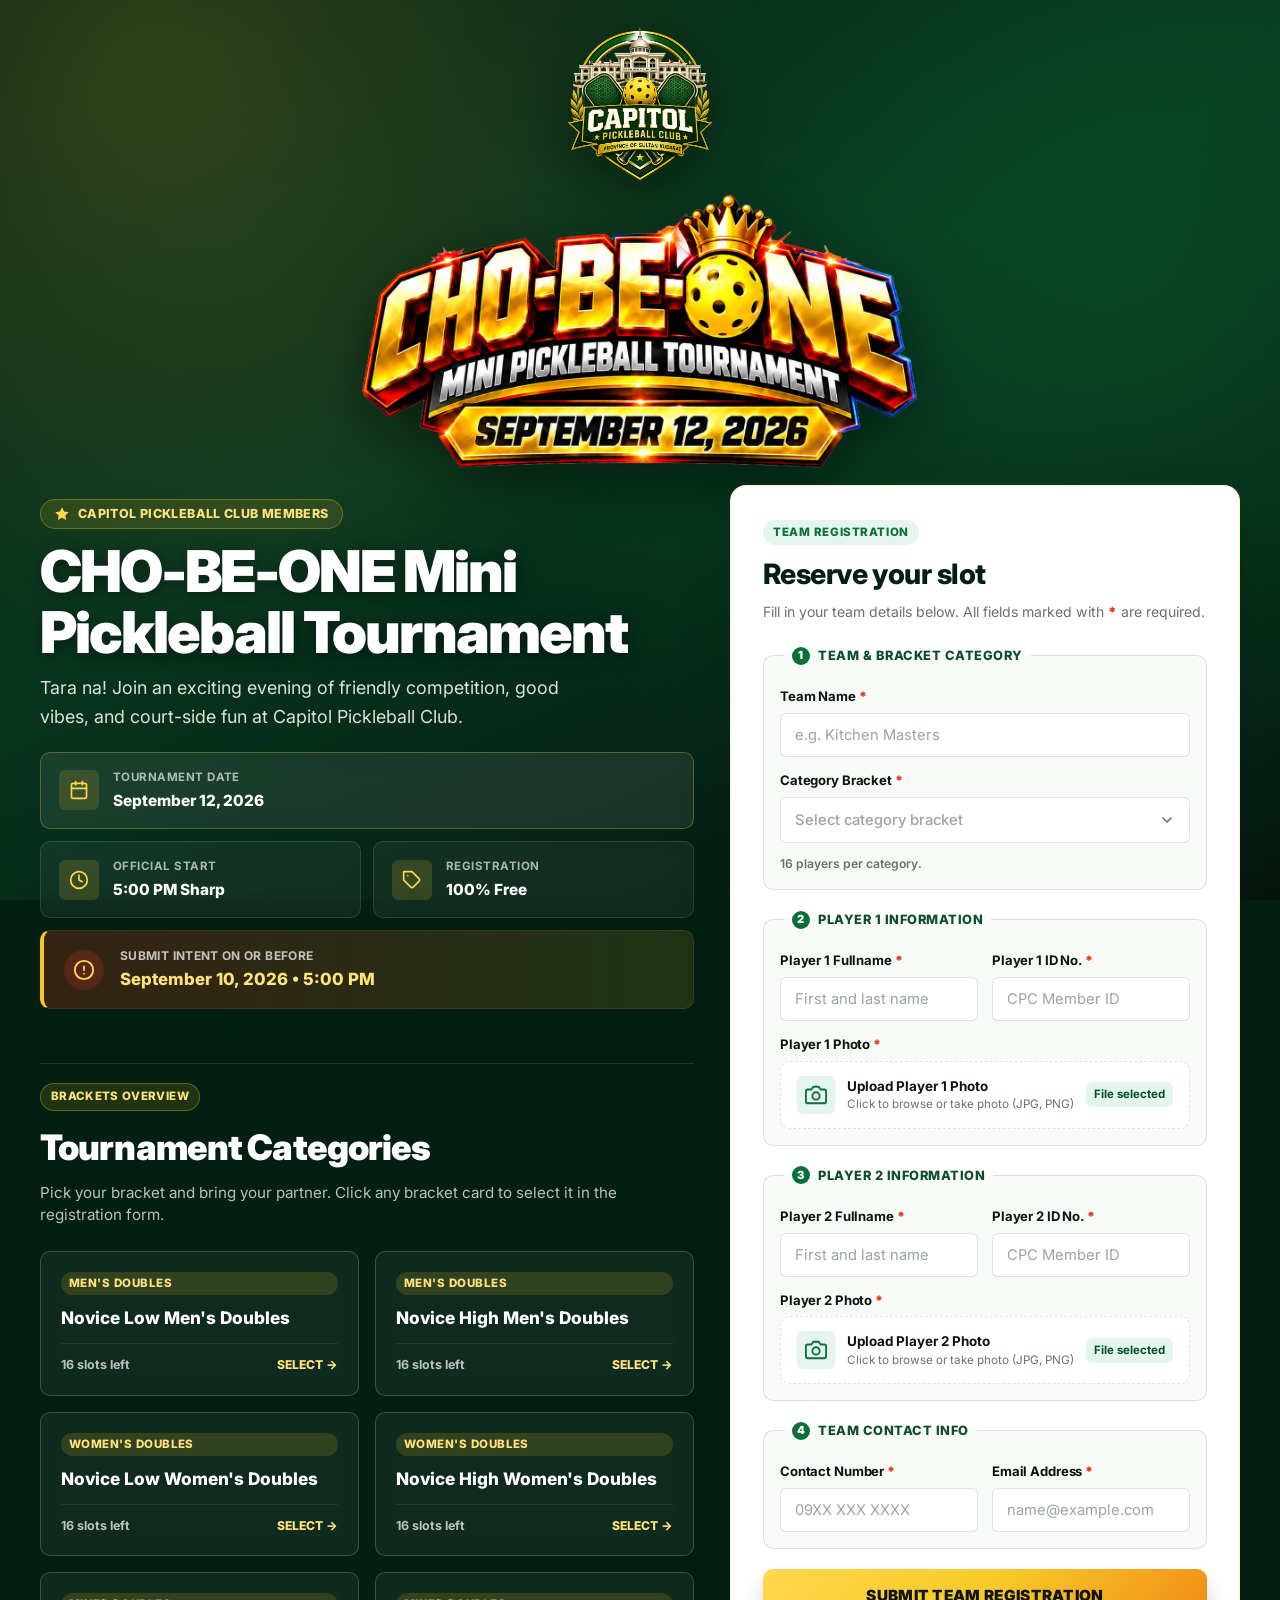
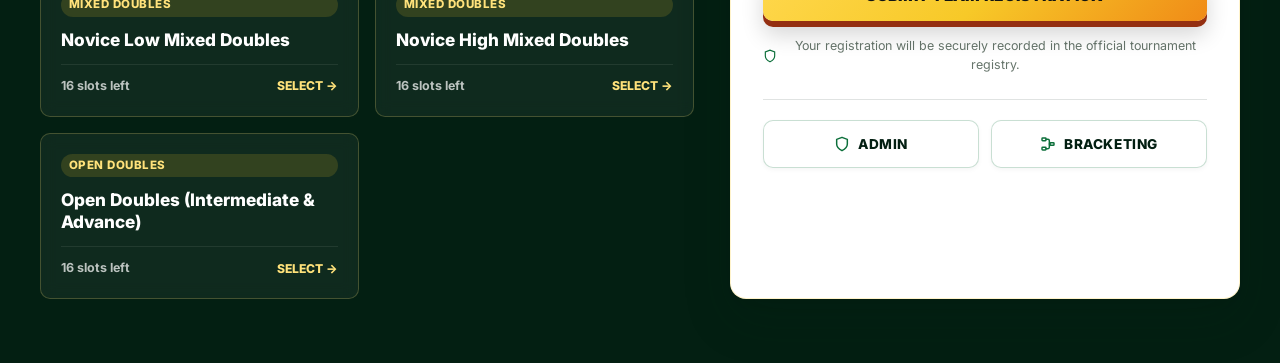
==== commit 1fd0b3fc: "Add files via upload" ====
--- a/index.html
+++ b/index.html
@@ -135,7 +135,7 @@
                     <option>Novice High Women's Doubles</option>
                     <option>Novice Low Mixed Doubles</option>
                     <option>Novice High Mixed Doubles</option>
-                    <option>Open Doubles</option>
+                    <option value="Open Doubles">Open Doubles (Intermediate &amp; Advance)</option>
                   </select>
 
                   <!-- Custom Smooth Dropdown UI -->
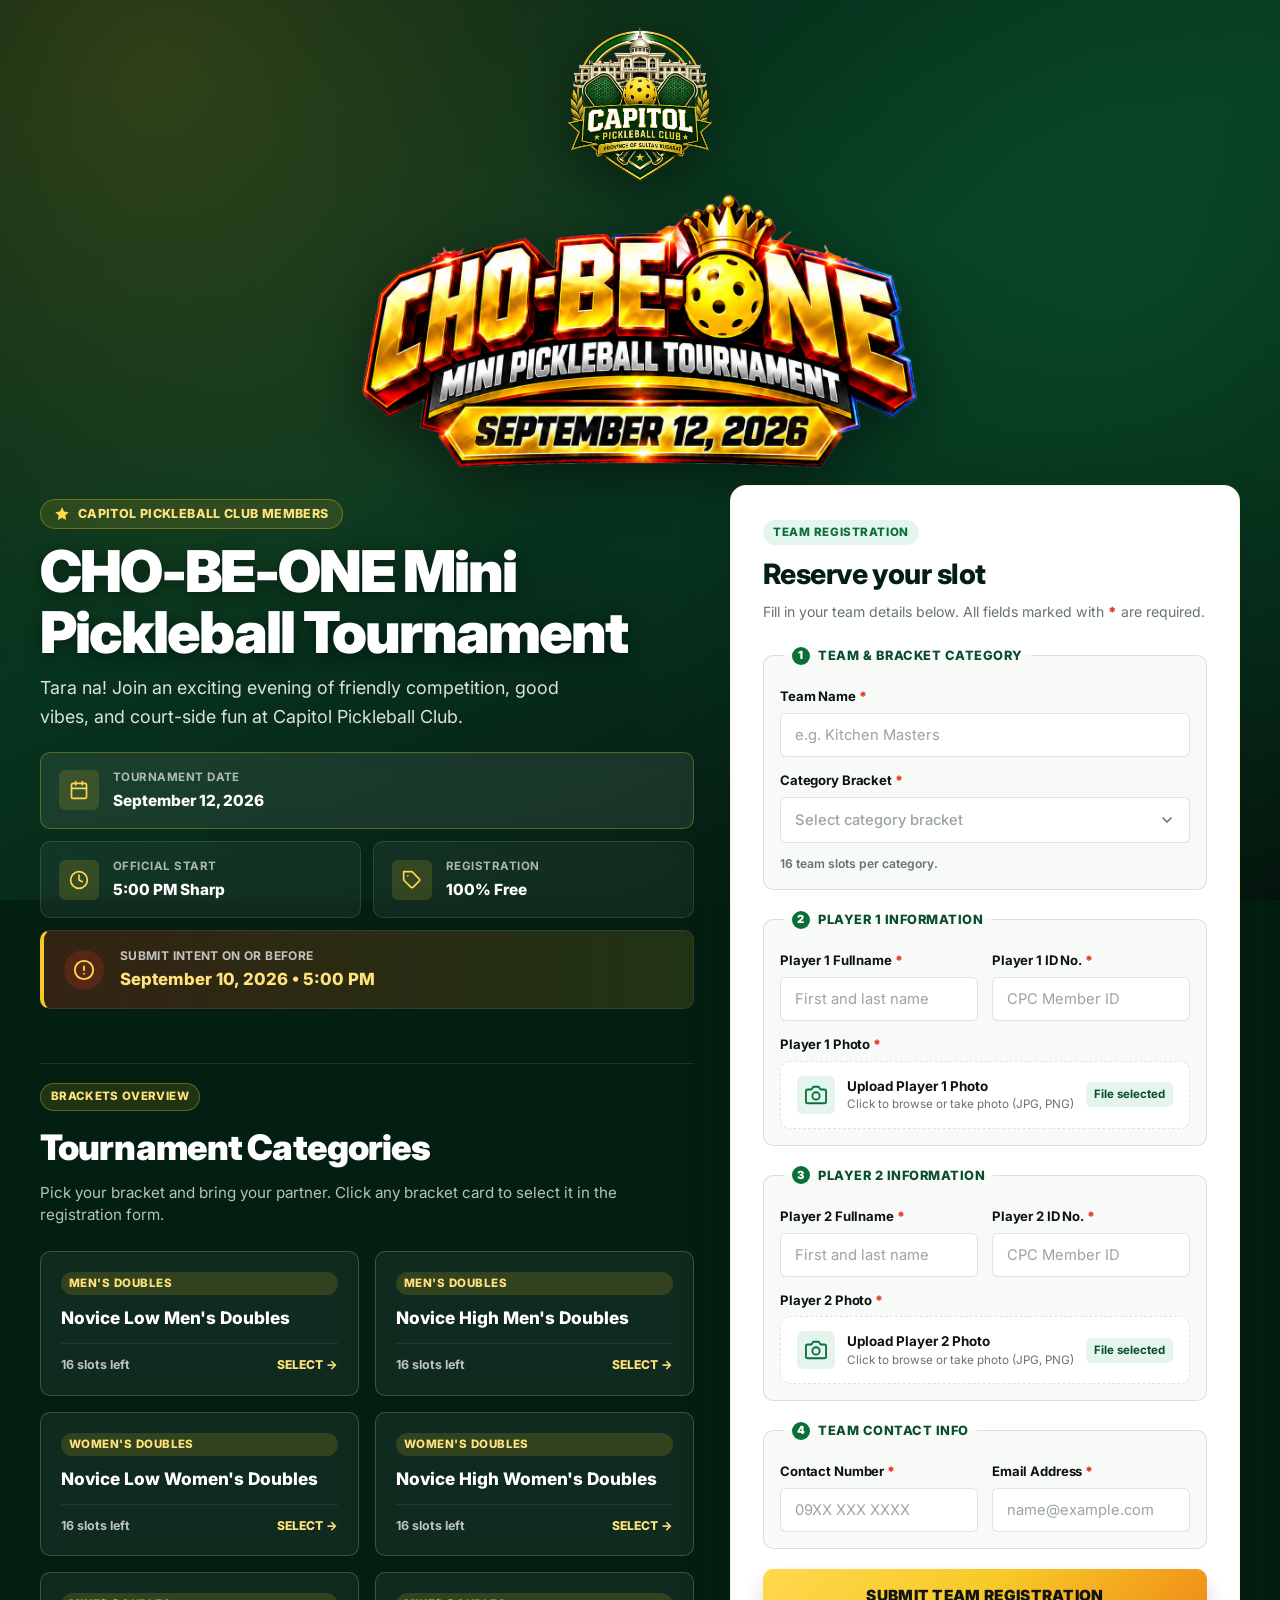
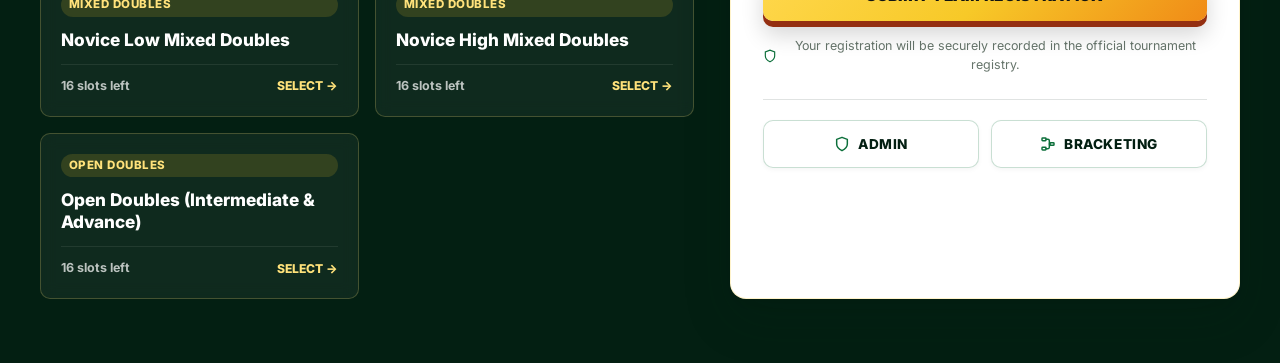
==== commit bdbdcc71: "Add bracketing" ====
--- a/index.html
+++ b/index.html
@@ -129,12 +129,12 @@
                   <!-- Native Select (Accessible & Form-Connected) -->
                   <select name="category" id="categorySelect" class="native-select visually-hidden" required tabindex="-1" aria-hidden="true">
                     <option value="">Select category</option>
-                    <option>Novice Low Men's Doubles</option>
-                    <option>Novice High Men's Doubles</option>
-                    <option>Novice Low Women's Doubles</option>
-                    <option>Novice High Women's Doubles</option>
-                    <option>Novice Low Mixed Doubles</option>
-                    <option>Novice High Mixed Doubles</option>
+                    <option value="Novice Low Men's Doubles">Novice Low Men's Doubles</option>
+                    <option value="Novice High Men's Doubles">Novice High Men's Doubles</option>
+                    <option value="Novice Low Women's Doubles">Novice Low Women's Doubles</option>
+                    <option value="Novice High Women's Doubles">Novice High Women's Doubles</option>
+                    <option value="Novice Low Mixed Doubles">Novice Low Mixed Doubles</option>
+                    <option value="Novice High Mixed Doubles">Novice High Mixed Doubles</option>
                     <option value="Open Doubles">Open Doubles (Intermediate &amp; Advance)</option>
                   </select>
 
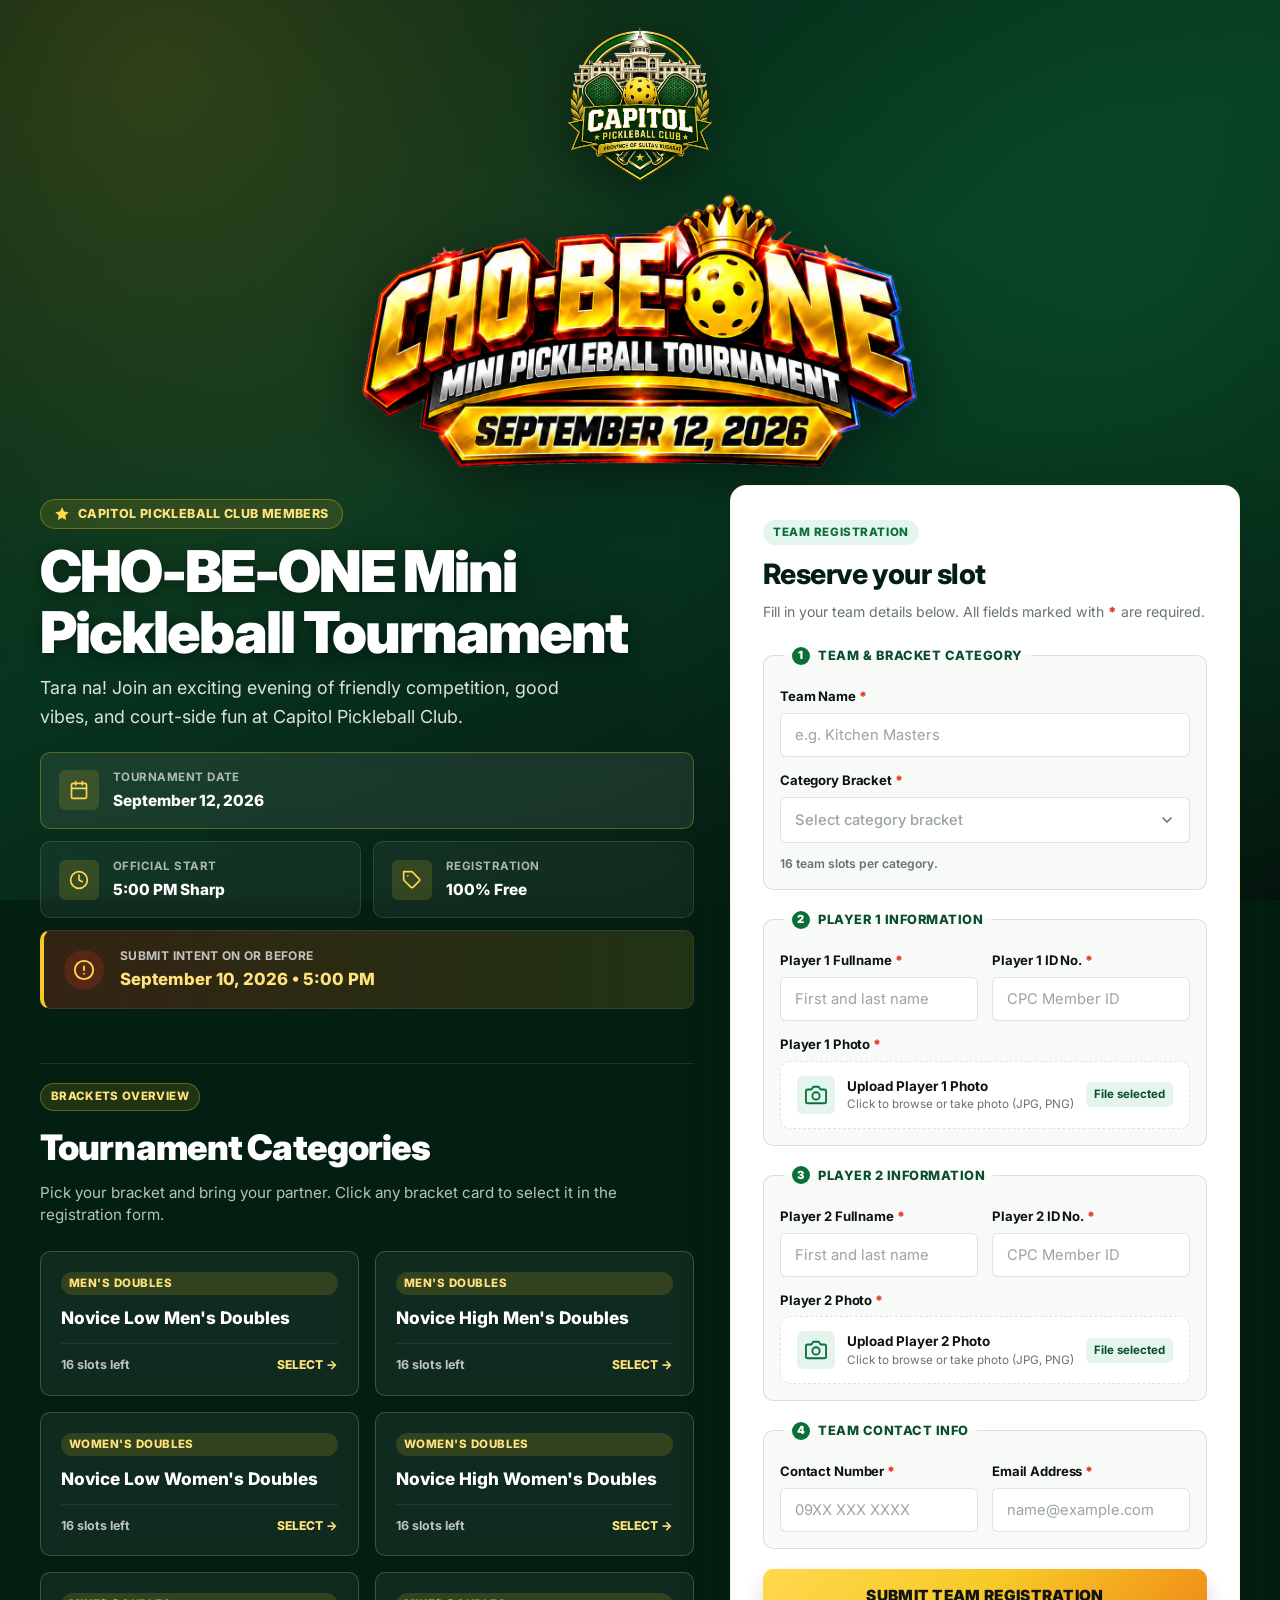
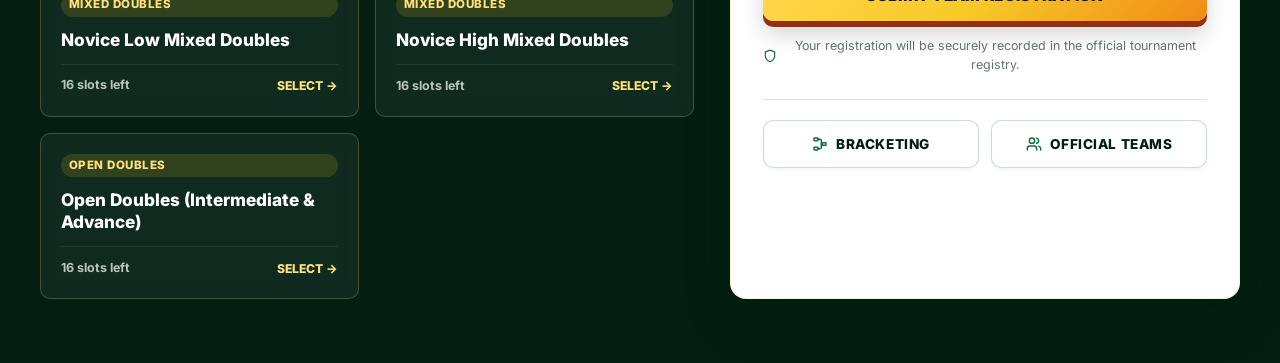
==== commit 8b615be2: "Add Official Teams" ====
--- a/index.html
+++ b/index.html
@@ -287,7 +287,7 @@
           </p>
 
           <div class="placeholder-actions" aria-label="Tournament management actions">
-            <button type="button" class="secondary-action-button" id="adminPortalBtn">
+            <button type="button" class="secondary-action-button" id="adminPortalBtn" style="display: none;">
               <svg class="action-btn-icon" viewBox="0 0 24 24" fill="none" stroke="currentColor" stroke-width="2.2" stroke-linecap="round" stroke-linejoin="round" width="16" height="16" aria-hidden="true">
                 <path d="M12 22s8-4 8-10V5l-8-3-8 3v7c0 6 8 10 8 10z"></path>
               </svg>
@@ -303,6 +303,15 @@
               </svg>
               <span>Bracketing</span>
             </button>
+            <button type="button" class="secondary-action-button" id="officialTeamsBtn">
+              <svg class="action-btn-icon" viewBox="0 0 24 24" fill="none" stroke="currentColor" stroke-width="2.2" stroke-linecap="round" stroke-linejoin="round" width="16" height="16" aria-hidden="true">
+                <path d="M16 21v-2a4 4 0 0 0-4-4H6a4 4 0 0 0-4 4v2"></path>
+                <circle cx="9" cy="7" r="4"></circle>
+                <path d="M22 21v-2a4 4 0 0 0-3-3.87"></path>
+                <path d="M16 3.13a4 4 0 0 1 0 7.75"></path>
+              </svg>
+              <span>Official Teams</span>
+            </button>
           </div>
         </form>
 
@@ -387,10 +396,31 @@
           <span class="button-text">Done</span>
           <span class="button-loader" aria-hidden="true"></span>
         </button>
+        <button type="button" class="secondary-action-button modal-action" id="viewOfficialTeamsModalBtn">View Official Teams</button>
       </div>
     </div>
   </div>
 
+  <div id="portalAccessModal" class="modal-backdrop" aria-hidden="true">
+    <div class="success-modal portal-access-modal" role="dialog" aria-modal="true" aria-labelledby="portalAccessTitle">
+      <button type="button" class="modal-close" id="closePortalAccessModal" aria-label="Close modal">
+        <svg viewBox="0 0 24 24" fill="none" stroke="currentColor" stroke-width="2.5" stroke-linecap="round" stroke-linejoin="round" width="18" height="18">
+          <line x1="18" y1="6" x2="6" y2="18"></line>
+          <line x1="6" y1="6" x2="18" y2="18"></line>
+        </svg>
+      </button>
+      <p class="modal-eyebrow">Admin Access</p>
+      <h2 id="portalAccessTitle">Enter Password</h2>
+      <p class="modal-desc" id="portalAccessDesc">Password is required for tournament management.</p>
+      <form id="portalAccessForm" class="portal-access-form">
+        <input type="password" id="portalPasswordInput" class="portal-password-input" autocomplete="current-password" placeholder="Password" required>
+        <button type="submit" class="secondary-action-button portal-submit-btn">Continue</button>
+        <button type="button" class="secondary-action-button portal-submit-btn" id="cancelPortalAccessModal">Cancel</button>
+      </form>
+      <p class="portal-error-text" id="portalErrorText" aria-live="polite"></p>
+    </div>
+  </div>
+
   <script src="script.js"></script>
 </body>
 </html>
--- a/styles.css
+++ b/styles.css
@@ -942,8 +942,7 @@
 }
 
 .placeholder-actions {
-  display: grid;
-  grid-template-columns: repeat(2, minmax(0, 1fr));
+  display: flex;
   gap: 12px;
   margin-top: 24px;
   padding-top: 20px;
@@ -951,6 +950,8 @@
 }
 
 .secondary-action-button {
+  flex: 1;
+  min-width: 0;
   min-height: 48px;
   padding: 10px 16px;
   display: inline-flex;
@@ -1309,13 +1310,53 @@
 
 .modal-button-group {
   display: flex;
+  gap: 10px;
+  flex-wrap: wrap;
   justify-content: center;
 }
 
 .modal-action {
-  width: 100%;
+  flex: 1 1 180px;
   margin-top: 0;
   box-shadow: 0 4px 0 #942f11, 0 10px 18px rgba(0, 0, 0, 0.14);
+}
+
+.portal-access-form {
+  display: grid;
+  gap: 12px;
+}
+
+.portal-password-input {
+  width: 100%;
+  min-height: 48px;
+  padding: 10px 14px;
+  border: 1px solid var(--line);
+  border-radius: var(--radius-md);
+  background: #ffffff;
+  color: var(--green-950);
+  font: inherit;
+  font-weight: 700;
+  outline: none;
+  transition: border-color var(--duration-fast) var(--ease-spring), box-shadow var(--duration-fast) var(--ease-spring);
+}
+
+.portal-password-input:focus {
+  border-color: var(--gold-500);
+  box-shadow: 0 0 0 3px rgba(247, 201, 40, 0.18);
+}
+
+.portal-submit-btn {
+  width: 100%;
+  justify-content: center;
+}
+
+.portal-error-text {
+  min-height: 18px;
+  margin: 10px 0 0;
+  color: var(--red-600);
+  font-size: 0.82rem;
+  font-weight: 800;
+  text-align: center;
 }
 
 /* ==========================================================================
@@ -1354,6 +1395,10 @@
     max-width: 600px;
   }
 
+  .placeholder-actions {
+    flex-direction: column;
+  }
+
   .event-strip {
     width: 100%;
     max-width: 640px;
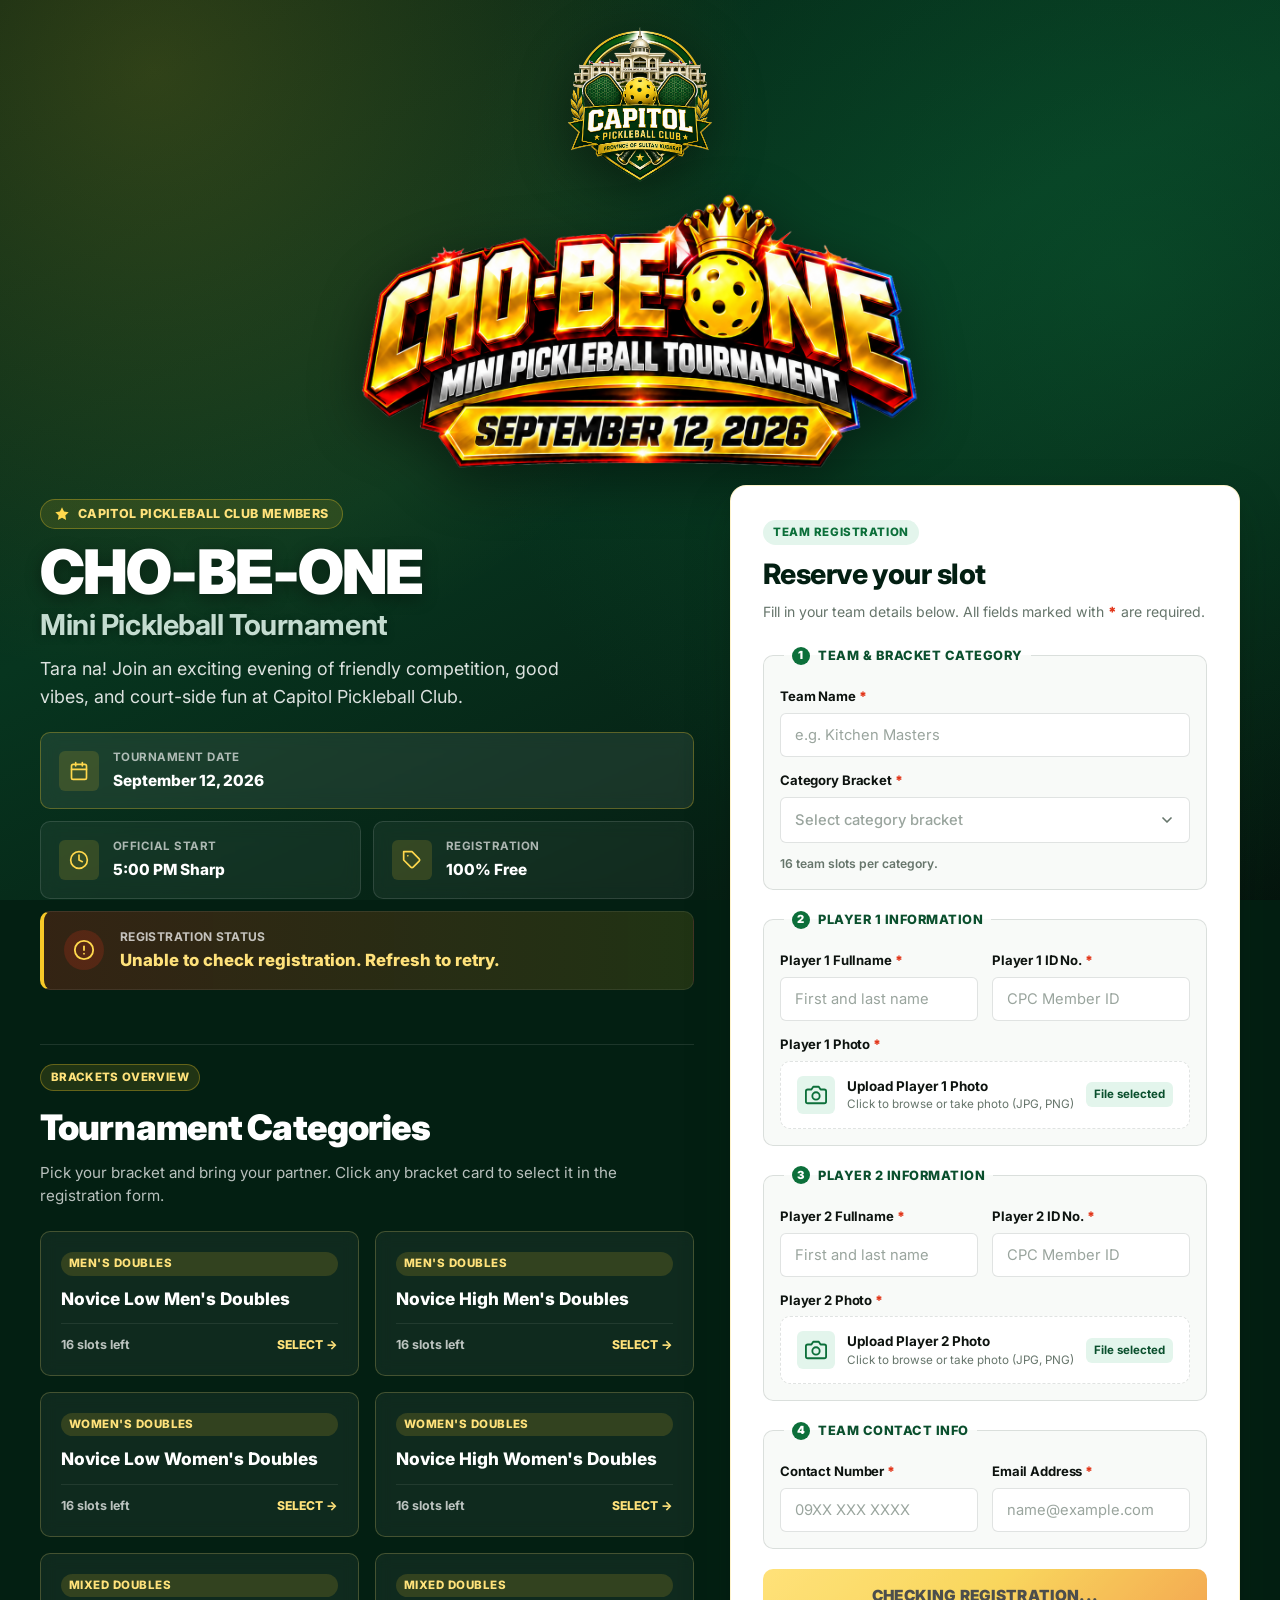
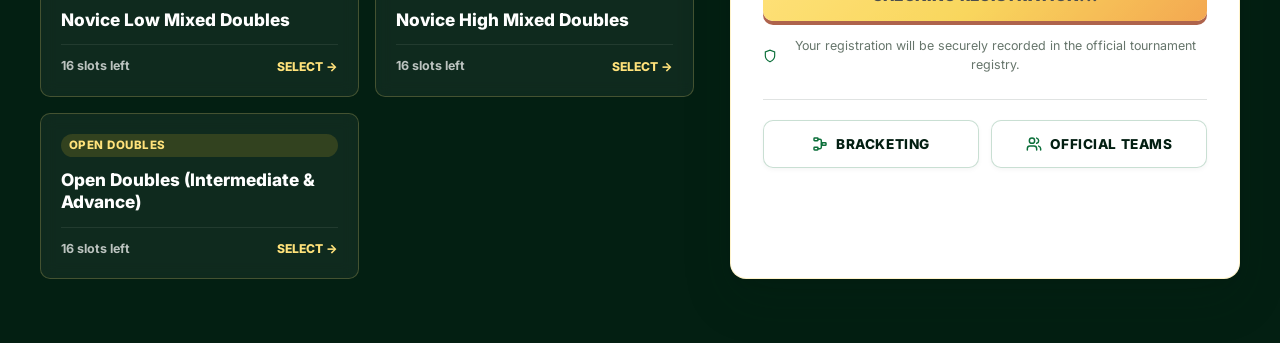
==== commit d9da3b7b: "For Deployment" ====
--- a/index.html
+++ b/index.html
@@ -35,7 +35,10 @@
             <span>Capitol Pickleball Club Members</span>
           </div>
 
-          <h1 class="hero-title">CHO-BE-ONE Mini Pickleball Tournament</h1>
+          <h1 class="hero-title">
+            <span class="hero-title-brand">CHO-BE-ONE</span>
+            <span class="hero-title-sub">Mini Pickleball Tournament</span>
+          </h1>
           
           <p class="lead">Tara na! Join an exciting evening of friendly competition, good vibes, and court-side fun at Capitol Pickleball Club.</p>
 
@@ -91,8 +94,8 @@
               </svg>
             </div>
             <div>
-              <span class="deadline-label">Submit intent on or before</span>
-              <strong class="deadline-value">September 10, 2026 &bull; 5:00 PM</strong>
+              <span class="deadline-label">Registration status</span>
+              <strong class="deadline-value" id="registrationStateLabel">Checking registration...</strong>
             </div>
           </div>
 
@@ -409,13 +412,22 @@
           <line x1="6" y1="6" x2="18" y2="18"></line>
         </svg>
       </button>
-      <p class="modal-eyebrow">Admin Access</p>
+      <div class="modal-eyebrow-wrap">
+        <span class="modal-eyebrow">
+          <svg viewBox="0 0 20 20" fill="currentColor" width="13" height="13" aria-hidden="true">
+            <path fill-rule="evenodd" d="M5 9V7a5 5 0 0110 0v2a2 2 0 012 2v5a2 2 0 01-2 2H5a2 2 0 01-2-2v-5a2 2 0 012-2zm8-2v2H7V7a3 3 0 016 0z" clip-rule="evenodd" />
+          </svg>
+          <span>Admin Access</span>
+        </span>
+      </div>
       <h2 id="portalAccessTitle">Enter Password</h2>
-      <p class="modal-desc" id="portalAccessDesc">Password is required for tournament management.</p>
+      <p class="modal-desc" id="portalAccessDesc">Admin password is required to open tournament bracketing.</p>
       <form id="portalAccessForm" class="portal-access-form">
-        <input type="password" id="portalPasswordInput" class="portal-password-input" autocomplete="current-password" placeholder="Password" required>
-        <button type="submit" class="secondary-action-button portal-submit-btn">Continue</button>
-        <button type="button" class="secondary-action-button portal-submit-btn" id="cancelPortalAccessModal">Cancel</button>
+        <input type="password" id="portalPasswordInput" class="portal-password-input" autocomplete="current-password" placeholder="Enter password" required>
+        <button type="submit" class="portal-submit-btn" id="portalSubmitBtn">
+          <span class="btn-spinner" aria-hidden="true"></span>
+          <span class="btn-text">Continue</span>
+        </button>
       </form>
       <p class="portal-error-text" id="portalErrorText" aria-live="polite"></p>
     </div>
--- a/styles.css
+++ b/styles.css
@@ -320,14 +320,31 @@
 
 .hero-title {
   margin: 0 0 12px;
+  display: flex;
+  flex-direction: column;
+  gap: 4px;
+}
+
+.hero-title-brand {
   font-family: "Inter", sans-serif;
-  font-size: clamp(2.3rem, 4.5vw, 3.8rem);
+  font-size: clamp(2.4rem, 4.8vw, 4rem);
   font-weight: 900;
-  line-height: 1.05;
-  letter-spacing: -0.035em;
+  line-height: 1.02;
+  letter-spacing: -0.03em;
   color: #ffffff;
+  text-transform: uppercase;
+  text-shadow: 0 4px 16px rgba(0, 0, 0, 0.4);
+}
+
+.hero-title-sub {
+  font-family: "Inter", sans-serif;
+  font-size: clamp(1.3rem, 2.25vw, 1.9rem);
+  font-weight: 700;
+  line-height: 1.2;
+  letter-spacing: -0.015em;
+  color: #c4dcd0;
   text-transform: capitalize;
-  text-shadow: 0 4px 16px rgba(0, 0, 0, 0.4);
+  text-shadow: 0 2px 8px rgba(0, 0, 0, 0.3);
 }
 
 .lead {
@@ -1246,11 +1263,11 @@
 
 .modal-close {
   position: absolute;
-  top: 14px;
-  right: 14px;
+  top: 16px;
+  right: 16px;
   width: 36px;
   height: 36px;
-  border: 1px solid var(--line);
+  border: 1.5px solid rgba(3, 31, 18, 0.16);
   border-radius: var(--radius-full);
   background: #ffffff;
   color: var(--green-950);
@@ -1258,12 +1275,45 @@
   display: flex;
   align-items: center;
   justify-content: center;
-  transition: background var(--duration-fast), transform var(--duration-fast);
+  box-shadow: 0 2px 6px rgba(0, 0, 0, 0.06);
+  transition:
+    background var(--duration-fast) var(--ease-spring),
+    border-color var(--duration-fast) var(--ease-spring),
+    color var(--duration-fast) var(--ease-spring),
+    transform var(--duration-fast) var(--ease-spring),
+    box-shadow var(--duration-fast) var(--ease-spring);
+  z-index: 10;
+}
+
+.modal-close svg {
+  width: 16px;
+  height: 16px;
+  stroke: currentColor;
+  stroke-width: 2.5;
+  transition: transform var(--duration-fast) var(--ease-spring);
+  pointer-events: none;
+  display: block;
 }
 
 .modal-close:hover {
-  background: var(--green-50);
+  background: #fee2e2;
+  color: #dc2626;
+  border-color: rgba(220, 38, 38, 0.35);
+  transform: scale(1.06);
+  box-shadow: 0 4px 12px rgba(220, 38, 38, 0.18);
+}
+
+.modal-close:hover svg {
   transform: rotate(90deg);
+}
+
+.modal-close:active {
+  transform: scale(0.92);
+}
+
+.modal-close:focus-visible {
+  outline: 2px solid var(--gold-400);
+  outline-offset: 2px;
 }
 
 .modal-badge-wrapper {
@@ -1321,41 +1371,170 @@
   box-shadow: 0 4px 0 #942f11, 0 10px 18px rgba(0, 0, 0, 0.14);
 }
 
+/* ==========================================================================
+   Portal Access Modal Redesign (Clean, Modern, Accessible)
+   ========================================================================== */
+.portal-access-modal {
+  position: relative;
+  width: min(100%, 410px);
+  padding: 34px 28px 28px;
+  border-radius: var(--radius-lg, 16px);
+  border: 1px solid rgba(12, 111, 58, 0.2);
+  background: #ffffff;
+  box-shadow: 0 24px 64px rgba(3, 31, 18, 0.45), 0 4px 16px rgba(0, 0, 0, 0.08);
+  text-align: center;
+  overflow: hidden;
+}
+
+.modal-eyebrow-wrap {
+  display: flex;
+  justify-content: center;
+  margin-bottom: 12px;
+}
+
+.modal-eyebrow-wrap .modal-eyebrow {
+  display: inline-flex;
+  align-items: center;
+  gap: 6px;
+  margin: 0;
+  padding: 4px 12px;
+  border-radius: var(--radius-full, 9999px);
+  background: rgba(12, 111, 58, 0.1);
+  border: 1px solid rgba(12, 111, 58, 0.18);
+  color: var(--green-700, #0c6f3a);
+  font-family: inherit;
+  font-size: 0.72rem;
+  font-weight: 800;
+  text-transform: uppercase;
+  letter-spacing: 0.06em;
+}
+
+.portal-access-modal h2 {
+  margin: 0 0 8px;
+  font-family: var(--font-display, "Outfit", sans-serif);
+  font-size: 1.7rem;
+  font-weight: 900;
+  color: var(--green-950, #031f12);
+  letter-spacing: -0.025em;
+  line-height: 1.2;
+}
+
+.portal-access-modal .modal-desc {
+  margin: 0 auto 22px;
+  color: #4b6354;
+  font-size: 0.88rem;
+  line-height: 1.5;
+  max-width: 320px;
+}
+
 .portal-access-form {
-  display: grid;
+  display: flex;
+  flex-direction: column;
   gap: 12px;
+  width: 100%;
 }
 
 .portal-password-input {
   width: 100%;
   min-height: 48px;
-  padding: 10px 14px;
-  border: 1px solid var(--line);
-  border-radius: var(--radius-md);
+  padding: 12px 16px;
+  border: 1.5px solid rgba(12, 111, 58, 0.22);
+  border-radius: var(--radius-md, 10px);
+  background: #f8fbf9;
+  color: var(--green-950, #031f12);
+  font-family: inherit;
+  font-size: 0.95rem;
+  font-weight: 700;
+  letter-spacing: 0.04em;
+  outline: none;
+  box-sizing: border-box;
+  transition: all var(--duration-fast, 180ms) var(--ease-spring, cubic-bezier(0.16, 1, 0.3, 1));
+}
+
+.portal-password-input:focus {
+  border-color: var(--green-700, #0c6f3a);
   background: #ffffff;
-  color: var(--green-950);
-  font: inherit;
+  box-shadow: 0 0 0 3.5px rgba(12, 111, 58, 0.16);
+}
+
+.portal-password-input::placeholder {
+  color: #8c9e94;
+  font-weight: 500;
+  letter-spacing: normal;
+}
+
+/* Primary High-Contrast Submit Button */
+.portal-submit-btn {
+  position: relative;
+  display: inline-flex;
+  align-items: center;
+  justify-content: center;
+  gap: 8px;
+  width: 100%;
+  min-height: 48px;
+  padding: 12px 20px;
+  border: none;
+  border-radius: var(--radius-md, 10px);
+  background: linear-gradient(135deg, #0c6f3a 0%, #084c27 100%);
+  color: #ffffff;
+  font-family: "Inter", var(--font-display, sans-serif);
+  font-size: 0.88rem;
+  font-weight: 800;
+  text-transform: uppercase;
+  letter-spacing: 0.05em;
+  cursor: pointer;
+  box-shadow: 0 4px 14px rgba(12, 111, 58, 0.35);
+  transition: all var(--duration-fast, 180ms) var(--ease-spring, cubic-bezier(0.16, 1, 0.3, 1));
+}
+
+.portal-submit-btn:hover {
+  background: linear-gradient(135deg, #0e7e42 0%, #0a572d 100%);
+  transform: translateY(-2px);
+  box-shadow: 0 6px 20px rgba(12, 111, 58, 0.45);
+}
+
+.portal-submit-btn:active {
+  transform: translateY(0);
+  box-shadow: 0 2px 8px rgba(12, 111, 58, 0.3);
+}
+
+/* Loading spinner per user rule */
+.portal-submit-btn.loading {
+  pointer-events: none;
+  opacity: 0.88;
+}
+
+.portal-submit-btn .btn-spinner {
+  display: none;
+  width: 18px;
+  height: 18px;
+  border: 2.5px solid rgba(255, 255, 255, 0.35);
+  border-top-color: #ffffff;
+  border-radius: 50%;
+  animation: modalSpin 650ms linear infinite;
+  flex-shrink: 0;
+}
+
+.portal-submit-btn.loading .btn-spinner {
+  display: inline-block;
+}
+
+.portal-submit-btn.loading .btn-text {
+  opacity: 0.9;
+}
+
+@keyframes modalSpin {
+  to {
+    transform: rotate(360deg);
+  }
+}
+
+.portal-error-text {
+  min-height: 20px;
+  margin: 8px 0 0;
+  color: #dc2626;
+  font-size: 0.82rem;
   font-weight: 700;
-  outline: none;
-  transition: border-color var(--duration-fast) var(--ease-spring), box-shadow var(--duration-fast) var(--ease-spring);
-}
-
-.portal-password-input:focus {
-  border-color: var(--gold-500);
-  box-shadow: 0 0 0 3px rgba(247, 201, 40, 0.18);
-}
-
-.portal-submit-btn {
-  width: 100%;
-  justify-content: center;
-}
-
-.portal-error-text {
-  min-height: 18px;
-  margin: 10px 0 0;
-  color: var(--red-600);
-  font-size: 0.82rem;
-  font-weight: 800;
   text-align: center;
 }
 
@@ -1473,8 +1652,18 @@
   }
 
   .hero-title {
-    font-size: 2rem;
     margin-bottom: 8px;
+    gap: 2px;
+  }
+
+  .hero-title-brand {
+    font-size: 1.85rem;
+    line-height: 1.05;
+  }
+
+  .hero-title-sub {
+    font-size: 1.08rem;
+    line-height: 1.2;
   }
 
   .lead {
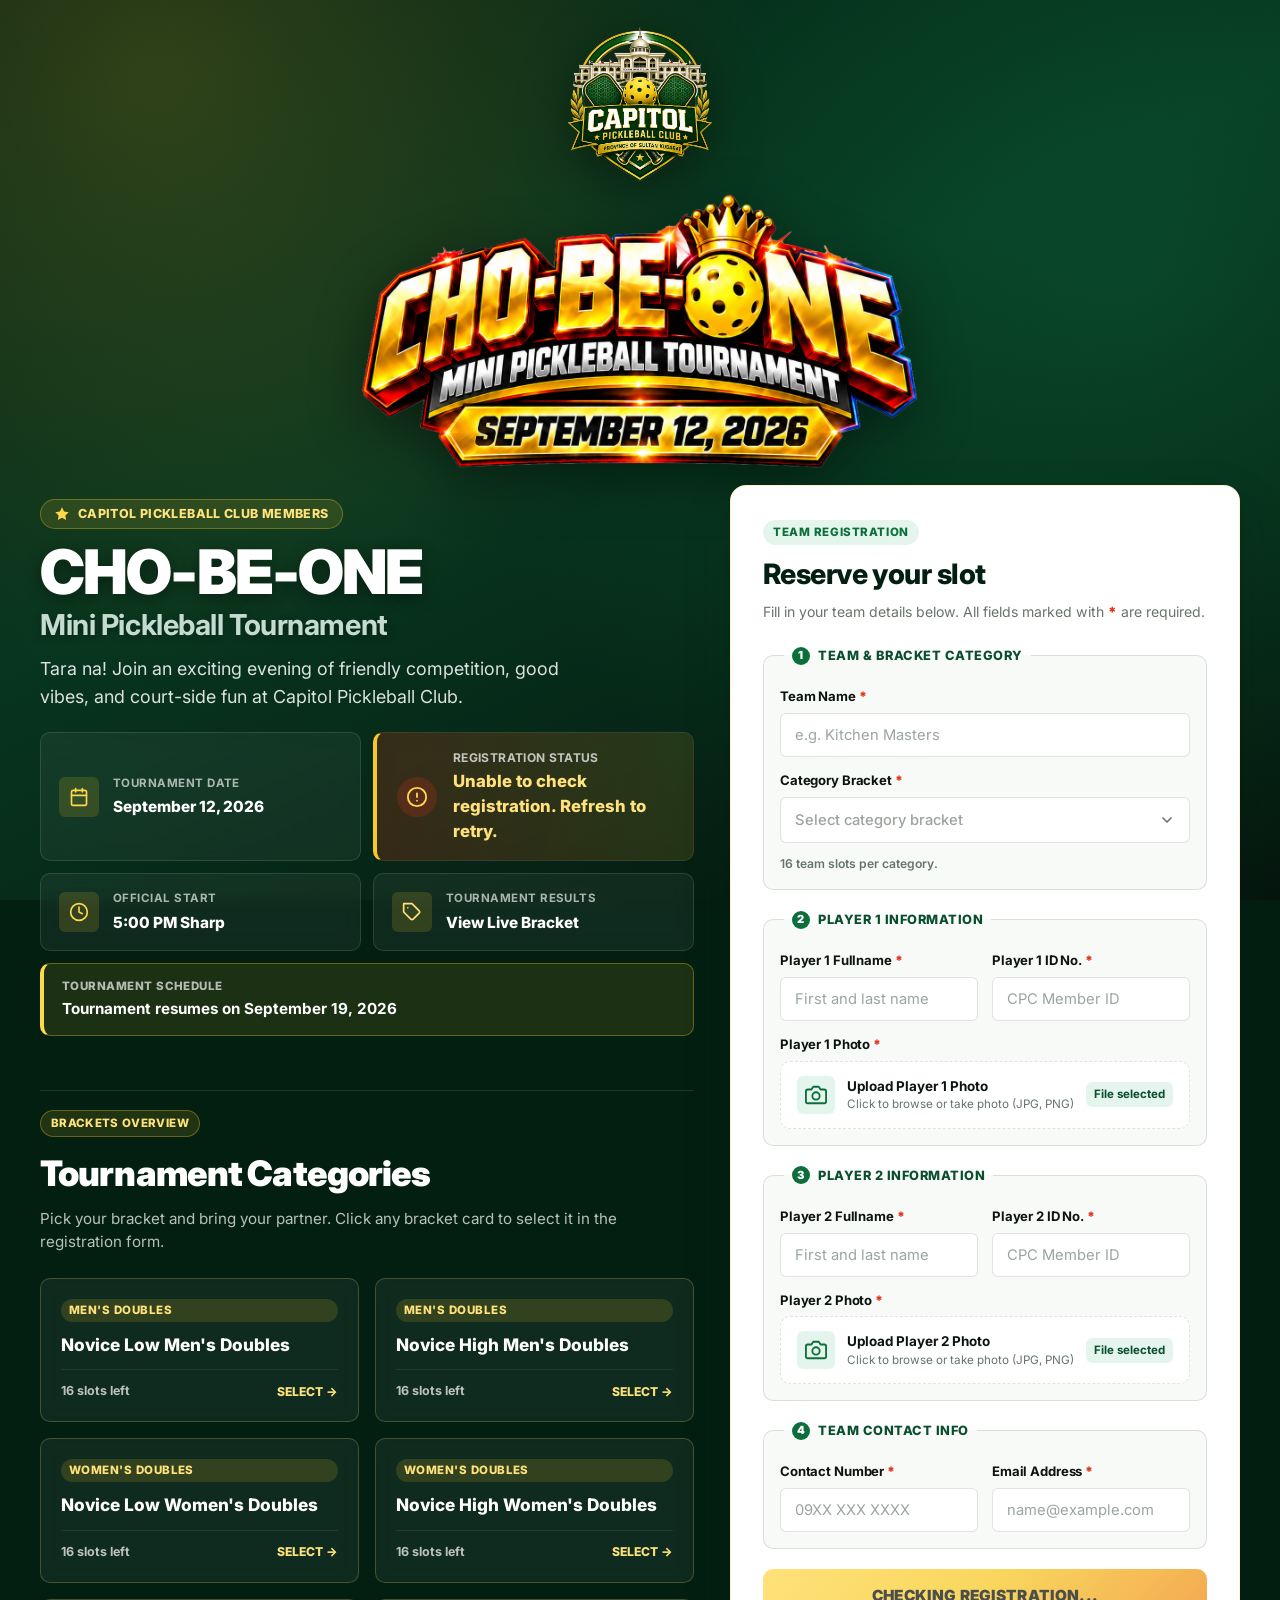
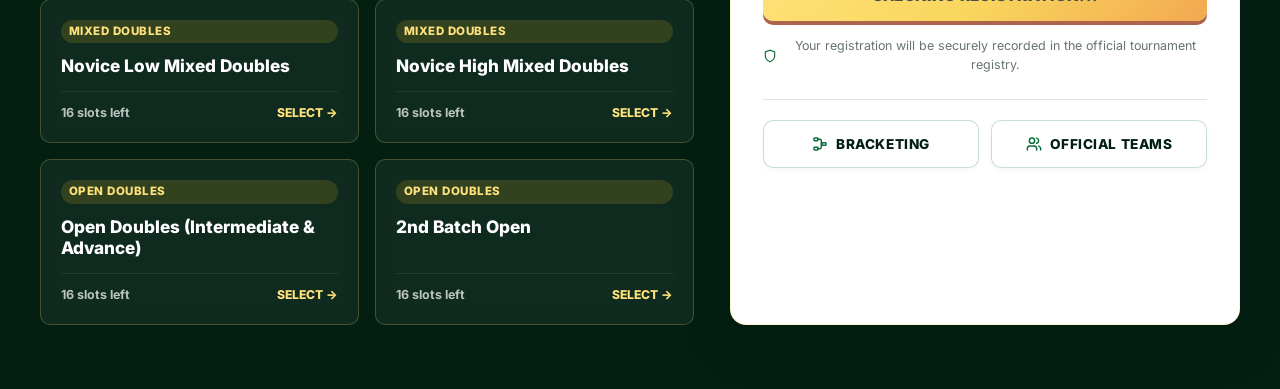
==== commit 186dc845: "Add Tournament Results" ====
--- a/index.html
+++ b/index.html
@@ -43,7 +43,7 @@
           <p class="lead">Tara na! Join an exciting evening of friendly competition, good vibes, and court-side fun at Capitol Pickleball Club.</p>
 
           <div class="event-strip" aria-label="Event details">
-            <div class="event-strip-item featured">
+            <div class="event-strip-item">
               <div class="strip-icon-box">
                 <svg viewBox="0 0 24 24" fill="none" stroke="currentColor" stroke-width="2" stroke-linecap="round" stroke-linejoin="round" width="20" height="20" aria-hidden="true">
                   <rect x="3" y="4" width="18" height="18" rx="2" ry="2"></rect>
@@ -58,6 +58,20 @@
               </div>
             </div>
 
+            <div class="deadline-box event-strip-item registration-status-card">
+              <div class="deadline-icon-wrap">
+                <svg viewBox="0 0 24 24" fill="none" stroke="currentColor" stroke-width="2" stroke-linecap="round" stroke-linejoin="round" width="22" height="22" aria-hidden="true">
+                  <circle cx="12" cy="12" r="10"></circle>
+                  <line x1="12" y1="8" x2="12" y2="12"></line>
+                  <line x1="12" y1="16" x2="12.01" y2="16"></line>
+                </svg>
+              </div>
+              <div>
+                <span class="deadline-label">Registration status</span>
+                <strong class="deadline-value" id="registrationStateLabel">Checking registration...</strong>
+              </div>
+            </div>
+
             <div class="event-strip-item">
               <div class="strip-icon-box">
                 <svg viewBox="0 0 24 24" fill="none" stroke="currentColor" stroke-width="2" stroke-linecap="round" stroke-linejoin="round" width="20" height="20" aria-hidden="true">
@@ -71,7 +85,7 @@
               </div>
             </div>
 
-            <div class="event-strip-item">
+            <a class="event-strip-item tournament-results-link" href="results.html" aria-label="View tournament results">
               <div class="strip-icon-box">
                 <svg viewBox="0 0 24 24" fill="none" stroke="currentColor" stroke-width="2" stroke-linecap="round" stroke-linejoin="round" width="20" height="20" aria-hidden="true">
                   <path d="M20.59 13.41l-7.17 7.17a2 2 0 0 1-2.83 0L2 12V2h10l8.59 8.59a2 2 0 0 1 0 2.82z"></path>
@@ -79,24 +93,15 @@
                 </svg>
               </div>
               <div>
-                <span class="strip-label">Registration</span>
-                <strong class="strip-value">100% Free</strong>
-              </div>
-            </div>
-          </div>
-
-          <div class="deadline-box">
-            <div class="deadline-icon-wrap">
-              <svg viewBox="0 0 24 24" fill="none" stroke="currentColor" stroke-width="2" stroke-linecap="round" stroke-linejoin="round" width="22" height="22" aria-hidden="true">
-                <circle cx="12" cy="12" r="10"></circle>
-                <line x1="12" y1="8" x2="12" y2="12"></line>
-                <line x1="12" y1="16" x2="12.01" y2="16"></line>
-              </svg>
-            </div>
-            <div>
-              <span class="deadline-label">Registration status</span>
-              <strong class="deadline-value" id="registrationStateLabel">Checking registration...</strong>
-            </div>
+                <span class="strip-label">Tournament Results</span>
+                <strong class="strip-value">View Live Bracket</strong>
+              </div>
+            </a>
+          </div>
+
+          <div class="tournament-resume-notice" role="status">
+            <span class="tournament-resume-label">Tournament Schedule</span>
+            <strong>Tournament resumes on September 19, 2026</strong>
           </div>
 
         </div>
@@ -139,6 +144,7 @@
                     <option value="Novice Low Mixed Doubles">Novice Low Mixed Doubles</option>
                     <option value="Novice High Mixed Doubles">Novice High Mixed Doubles</option>
                     <option value="Open Doubles">Open Doubles (Intermediate &amp; Advance)</option>
+                    <option value="2nd Batch Open">2nd Batch Open</option>
                   </select>
 
                   <!-- Custom Smooth Dropdown UI -->
--- a/styles.css
+++ b/styles.css
@@ -355,7 +355,7 @@
   max-width: 540px;
 }
 
-/* Event Strip Cards: Row 1 is Tournament Date (full width), Row 2 is Start & Registration (2 cols) */
+/* Event Strip Cards: two columns for tournament details and results */
 .event-strip {
   display: grid;
   grid-template-columns: repeat(2, minmax(0, 1fr));
@@ -376,9 +376,7 @@
   transition: transform var(--duration-normal) var(--ease-spring), border-color var(--duration-normal);
 }
 
-.event-strip-item.featured,
-.event-strip-item:first-child {
-  grid-column: 1 / -1;
+.event-strip-item.featured {
   background: rgba(255, 255, 255, 0.08);
   border-color: rgba(247, 201, 40, 0.3);
 }
@@ -433,6 +431,41 @@
   border-right: 1px solid rgba(255, 255, 255, 0.08);
   border-bottom: 1px solid rgba(255, 255, 255, 0.08);
   margin-bottom: 0;
+}
+
+.registration-status-card {
+  margin: 0;
+  min-height: 0;
+}
+
+.tournament-results-link {
+  color: inherit;
+  text-decoration: none;
+}
+
+.tournament-results-link .strip-icon-box {
+  color: var(--gold-300);
+}
+
+.tournament-resume-notice {
+  margin-top: 12px;
+  padding: 14px 18px;
+  border: 1px solid rgba(247, 201, 40, 0.35);
+  border-left: 4px solid var(--gold-400);
+  border-radius: var(--radius-md);
+  background: rgba(247, 201, 40, 0.1);
+  color: var(--gold-200);
+  font-size: 0.95rem;
+}
+
+.tournament-resume-label {
+  display: block;
+  margin-bottom: 3px;
+  color: rgba(255, 255, 255, 0.68);
+  font-size: 0.72rem;
+  font-weight: 800;
+  letter-spacing: 0.04em;
+  text-transform: uppercase;
 }
 
 .deadline-icon-wrap {
@@ -1682,8 +1715,7 @@
     text-align: left;
   }
 
-  .event-strip-item.featured,
-  .event-strip-item:first-child {
+  .event-strip-item.featured {
     grid-column: auto;
   }
 
